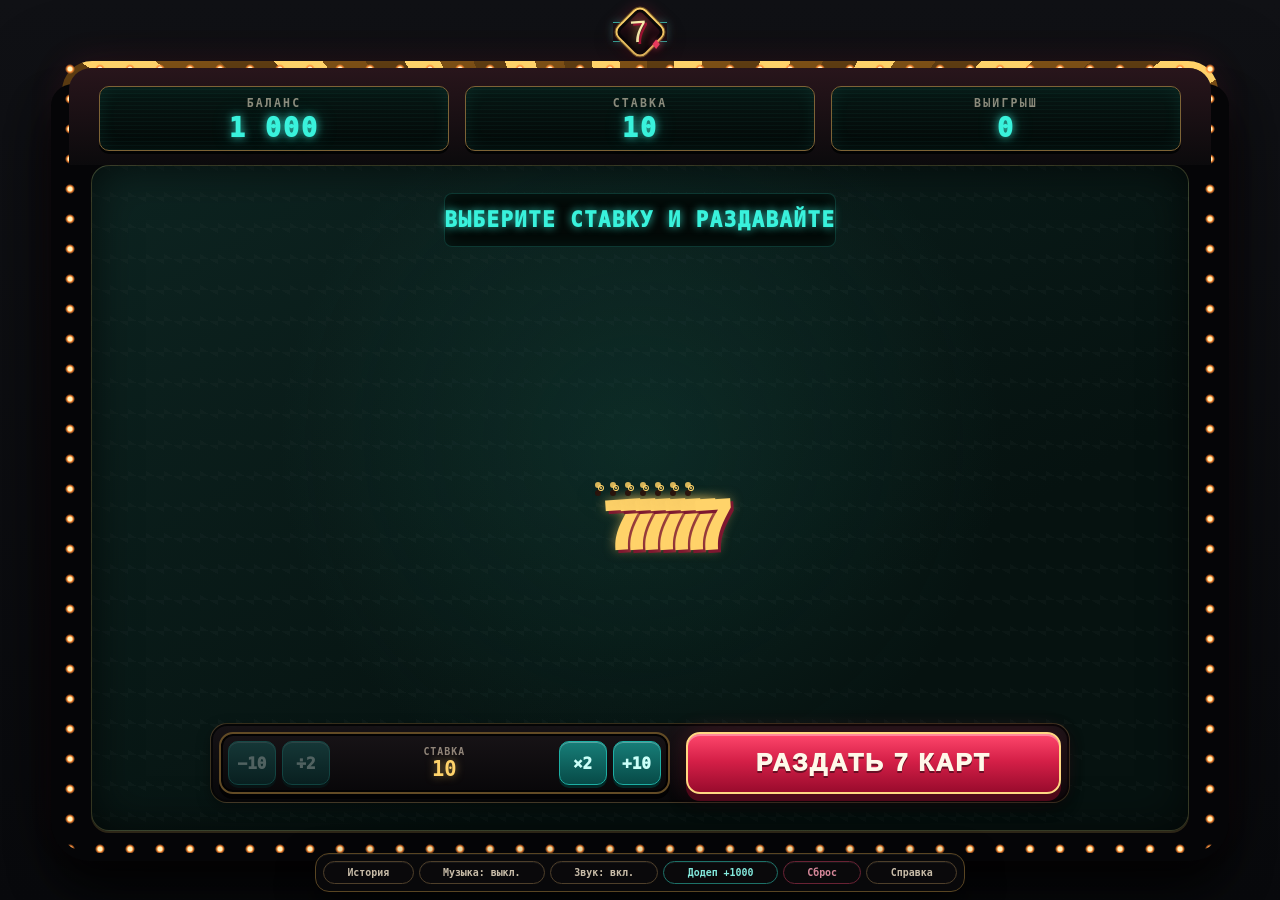
==== electropoker/index.html @ d26fcdfe "Deploy Electropoker arcade" ====
<!doctype html>
<html lang="ru">
<head>
  <meta charset="utf-8">
  <meta name="viewport" content="width=device-width, initial-scale=1, maximum-scale=1, minimum-scale=1, user-scalable=no, viewport-fit=cover">
  <meta name="theme-color" content="#080608">
  <title>Электропокер</title>
  <style>
    :root {
      --ink: #15043d;
      --panel: rgba(31, 5, 75, .84);
      --panel-2: rgba(66, 14, 126, .88);
      --cyan: #5ff7ff;
      --cyan-2: #13c9ff;
      --pink: #ff4fd8;
      --violet: #7d42ff;
      --gold: #ffe65b;
      --white: #f8f7ff;
      --muted: #c7c0ec;
      --danger: #ff577f;
      --success: #79ffb1;
      --shadow: 0 0 16px rgba(95, 247, 255, .38), 0 18px 55px rgba(0, 0, 0, .42);
    }

    * { box-sizing: border-box; }

    html, body { min-height: 100%; }

    body {
      margin: 0;
      color: var(--white);
      font-family: Inter, ui-rounded, "Arial Rounded MT Bold", system-ui, -apple-system, sans-serif;
      background:
        radial-gradient(circle at 13% 8%, rgba(45, 185, 255, .45), transparent 28rem),
        radial-gradient(circle at 92% 22%, rgba(255, 65, 214, .34), transparent 25rem),
        radial-gradient(circle at 50% 92%, rgba(111, 60, 255, .5), transparent 32rem),
        linear-gradient(165deg, #070015 0%, #1d034f 52%, #09001e 100%);
      overflow-x: hidden;
    }

    body::before {
      content: "";
      position: fixed;
      inset: 0;
      pointer-events: none;
      opacity: .22;
      background-image:
        linear-gradient(rgba(255,255,255,.035) 1px, transparent 1px),
        linear-gradient(90deg, rgba(255,255,255,.035) 1px, transparent 1px);
      background-size: 28px 28px;
      mask-image: radial-gradient(circle at center, black, transparent 88%);
    }

    button { font: inherit; }

    .app {
      width: min(1120px, 100%);
      min-height: 100vh;
      margin: auto;
      padding: max(14px, env(safe-area-inset-top)) clamp(12px, 3vw, 34px) max(20px, env(safe-area-inset-bottom));
      display: grid;
      align-content: center;
      gap: 14px;
    }

    .topbar {
      display: flex;
      align-items: center;
      justify-content: space-between;
      gap: 12px;
    }

    .brand { min-width: 0; }

    .eyebrow {
      margin: 0 0 1px;
      color: var(--cyan);
      font-size: clamp(.7rem, 2vw, .82rem);
      font-weight: 900;
      letter-spacing: .2em;
      text-transform: uppercase;
    }

    h1 {
      margin: 0;
      font-size: clamp(1.6rem, 5vw, 3.05rem);
      line-height: .98;
      letter-spacing: -.055em;
      text-transform: uppercase;
      text-shadow: 3px 3px 0 rgba(255, 79, 216, .65), 0 0 24px rgba(95,247,255,.35);
    }

    .icon-button {
      width: 44px;
      height: 44px;
      flex: 0 0 auto;
      border: 2px solid rgba(95,247,255,.75);
      border-radius: 50%;
      color: var(--cyan);
      background: rgba(21, 4, 61, .72);
      box-shadow: 0 0 18px rgba(95,247,255,.22), inset 0 0 12px rgba(95,247,255,.08);
      cursor: pointer;
      font-size: 1.2rem;
      font-weight: 950;
      transition: transform .16s ease, background .16s ease;
    }

    .icon-button:hover { transform: translateY(-2px); background: rgba(95,247,255,.16); }

    .cabinet {
      position: relative;
      overflow: hidden;
      border: 2px solid rgba(95,247,255,.44);
      border-radius: 26px;
      background: linear-gradient(145deg, rgba(66, 16, 135, .91), rgba(20, 2, 56, .95));
      box-shadow: var(--shadow), inset 0 0 52px rgba(125,66,255,.24);
      isolation: isolate;
    }

    .cabinet::before {
      content: "";
      position: absolute;
      z-index: -1;
      inset: -50%;
      background: conic-gradient(from 90deg, transparent, rgba(95,247,255,.08), transparent 22%, rgba(255,79,216,.08), transparent 47%);
      animation: rotate 22s linear infinite;
    }

    @keyframes rotate { to { transform: rotate(360deg); } }

    .score-strip {
      display: grid;
      grid-template-columns: repeat(3, 1fr);
      gap: 1px;
      padding: 12px clamp(12px, 3vw, 24px);
      border-bottom: 1px solid rgba(95,247,255,.2);
      background: rgba(7, 0, 24, .36);
    }

    .score { text-align: center; }
    .score + .score { border-left: 1px solid rgba(255,255,255,.12); }

    .score-label {
      display: block;
      margin-bottom: 2px;
      color: var(--muted);
      font-size: clamp(.58rem, 2vw, .72rem);
      font-weight: 800;
      letter-spacing: .12em;
      text-transform: uppercase;
    }

    .score-value {
      color: var(--gold);
      font-size: clamp(1.15rem, 4vw, 1.65rem);
      font-variant-numeric: tabular-nums;
      font-weight: 950;
      text-shadow: 0 0 13px rgba(255,230,91,.3);
    }

    .game-area { padding: clamp(14px, 3vw, 28px); }

    .message-wrap {
      min-height: 58px;
      display: grid;
      place-items: center;
      text-align: center;
    }

    .message {
      margin: 0;
      color: var(--cyan);
      font-size: clamp(1.05rem, 3.5vw, 1.55rem);
      font-weight: 950;
      letter-spacing: .035em;
      text-transform: uppercase;
      text-shadow: 2px 2px 0 rgba(255,79,216,.55), 0 0 18px rgba(95,247,255,.32);
    }

    .message.win {
      color: var(--gold);
      animation: winPulse .7s ease-in-out infinite alternate;
    }

    .message.lose { color: #cfc8ee; text-shadow: none; }

    @keyframes winPulse {
      to { transform: scale(1.035); filter: brightness(1.16); text-shadow: 3px 3px 0 rgba(255,79,216,.75), 0 0 26px rgba(255,230,91,.65); }
    }

    .cards {
      display: grid;
      grid-template-columns: repeat(7, minmax(0, 1fr));
      gap: clamp(6px, 1.4vw, 14px);
      margin: 10px auto 20px;
      max-width: 930px;
      perspective: 1200px;
    }

    .card-slot {
      position: relative;
      aspect-ratio: 5 / 7;
      border: 0;
      border-radius: clamp(10px, 2vw, 17px);
      padding: 0;
      color: var(--ink);
      background: transparent;
      cursor: default;
      transform-style: preserve-3d;
      transition: transform .18s ease, filter .18s ease;
    }

    .card-slot.active { cursor: pointer; }
    .card-slot.active:hover { transform: translateY(-6px); filter: brightness(1.05); }
    .card-slot.selected {
      transform: translateY(-9px) rotate(-1deg);
      filter: drop-shadow(0 0 13px rgba(255,79,216,.7));
    }

    .card-slot.selected::after {
      content: "ЗАМЕНИТЬ";
      position: absolute;
      z-index: 4;
      left: 50%;
      bottom: -7px;
      transform: translateX(-50%);
      padding: 4px 7px;
      border: 2px solid var(--gold);
      border-radius: 999px;
      color: #2a0a4b;
      background: var(--gold);
      box-shadow: 0 0 16px rgba(255,230,91,.66);
      font-size: clamp(.46rem, 1.5vw, .69rem);
      font-weight: 1000;
      letter-spacing: .04em;
    }

    .card-face {
      position: absolute;
      inset: 0;
      overflow: hidden;
      border: clamp(2px, .35vw, 4px) solid rgba(255,255,255,.8);
      border-radius: inherit;
      background:
        linear-gradient(145deg, rgba(255,255,255,.98), rgba(231,228,255,.97));
      box-shadow: 0 7px 18px rgba(0,0,0,.28), inset 0 0 18px rgba(72,31,145,.16);
      backface-visibility: hidden;
    }

    .card-face.red { color: #e9216d; }
    .card-face.black { color: #171130; }

    .card-rank {
      position: absolute;
      top: 5%;
      left: 8%;
      font-size: clamp(1.1rem, 4vw, 2.4rem);
      line-height: .85;
      font-weight: 1000;
      letter-spacing: -.08em;
    }

    .card-rank small {
      display: block;
      margin-top: 5px;
      font-size: .65em;
      text-align: center;
    }

    .card-suit {
      position: absolute;
      inset: 0;
      display: grid;
      place-items: center;
      font-family: Georgia, serif;
      font-size: clamp(2.1rem, 8vw, 5.4rem);
      text-shadow: 0 4px 0 rgba(0,0,0,.08);
    }

    .card-back {
      position: absolute;
      inset: 0;
      border: 3px solid rgba(255,255,255,.72);
      border-radius: inherit;
      background:
        linear-gradient(45deg, transparent 43%, rgba(95,247,255,.42) 44% 56%, transparent 57%) 0 0 / 22px 22px,
        linear-gradient(-45deg, transparent 43%, rgba(255,79,216,.34) 44% 56%, transparent 57%) 0 0 / 22px 22px,
        linear-gradient(145deg, #2a0a78, #7d23c9);
      box-shadow: 0 8px 22px rgba(0,0,0,.3), inset 0 0 22px rgba(95,247,255,.3);
    }

    .card-back::after {
      content: "E";
      position: absolute;
      inset: 16%;
      display: grid;
      place-items: center;
      border: 2px solid rgba(255,255,255,.65);
      border-radius: 50%;
      color: white;
      font-size: clamp(1.7rem, 7vw, 4.3rem);
      font-weight: 1000;
      text-shadow: 3px 3px 0 var(--pink);
      transform: rotate(-8deg);
    }

    .card-slot.dealing { animation: deal .34s cubic-bezier(.2,.75,.3,1.15) both; }
    .card-slot.redrawing { animation: redraw .48s cubic-bezier(.2,.75,.25,1.15) both; }
    .card-slot.winner .card-face { animation: cardWin .65s ease-in-out infinite alternate; }

    @keyframes deal {
      from { opacity: 0; transform: translate(50px, -55px) rotate(12deg) scale(.7); }
      to { opacity: 1; transform: none; }
    }

    @keyframes redraw {
      0% { opacity: 0; transform: translateY(-55px) rotateY(90deg) scale(.72); }
      70% { transform: translateY(4px) rotateY(-8deg) scale(1.04); }
      100% { opacity: 1; transform: none; }
    }

    @keyframes cardWin {
      to { border-color: var(--gold); box-shadow: 0 0 28px rgba(255,230,91,.8), 0 8px 22px rgba(0,0,0,.3); }
    }

    .controls {
      display: grid;
      grid-template-columns: minmax(0, 1fr) minmax(190px, 1.35fr);
      gap: 12px;
      align-items: stretch;
      max-width: 760px;
      margin: auto;
    }

    .bet-panel {
      display: grid;
      grid-template-columns: 48px 48px minmax(64px, 1fr) 48px 48px;
      gap: 6px;
      align-items: center;
      padding: 7px;
      border: 1px solid rgba(255,255,255,.18);
      border-radius: 15px;
      background: rgba(7,0,24,.34);
    }

    .bet-step {
      height: 44px;
      border: 0;
      border-radius: 10px;
      color: var(--cyan);
      background: rgba(95,247,255,.1);
      cursor: pointer;
      font-size: 1.4rem;
      font-weight: 1000;
    }

    .bet-step:disabled { opacity: .35; cursor: not-allowed; }

    .bet-display { text-align: center; }
    .bet-display span { display: block; color: var(--muted); font-size: .62rem; font-weight: 850; letter-spacing: .1em; text-transform: uppercase; }
    .bet-display strong { color: white; font-size: 1.28rem; font-variant-numeric: tabular-nums; }

    .main-button {
      min-height: 62px;
      border: 2px solid rgba(255,255,255,.75);
      border-radius: 16px;
      padding: 10px 18px;
      color: #16043b;
      background: linear-gradient(180deg, #9cffff, #25d7f4);
      box-shadow: 0 5px 0 #087fbb, 0 0 28px rgba(95,247,255,.42), inset 0 2px 0 rgba(255,255,255,.6);
      cursor: pointer;
      font-size: clamp(1.05rem, 3vw, 1.35rem);
      font-weight: 1000;
      letter-spacing: .045em;
      text-transform: uppercase;
      transition: transform .1s ease, filter .1s ease, box-shadow .1s ease;
    }

    .main-button:hover { filter: brightness(1.08); transform: translateY(-1px); }
    .main-button:active { transform: translateY(4px); box-shadow: 0 1px 0 #087fbb, 0 0 20px rgba(95,247,255,.32); }
    .main-button:disabled { filter: grayscale(.7); opacity: .55; cursor: not-allowed; transform: none; }

    .paytable {
      padding: 0 clamp(12px, 3vw, 24px) clamp(14px, 3vw, 24px);
    }

    .paytable-grid {
      display: grid;
      grid-template-columns: repeat(3, 1fr);
      overflow: hidden;
      border: 2px solid rgba(128,105,255,.78);
      border-radius: 16px;
      background: rgba(11,1,35,.55);
      box-shadow: inset 0 0 18px rgba(125,66,255,.2);
    }

    .pay-row {
      display: flex;
      align-items: center;
      justify-content: space-between;
      gap: 8px;
      min-height: 39px;
      padding: 7px 11px;
      border-bottom: 1px solid rgba(255,255,255,.09);
      color: #ebe8ff;
      font-size: clamp(.7rem, 1.8vw, .92rem);
      font-weight: 900;
      text-transform: uppercase;
      transition: background .2s, color .2s;
    }

    .pay-row:not(:nth-child(3n)) { border-right: 1px solid rgba(255,255,255,.09); }
    .pay-row strong { color: var(--cyan); font-size: 1.06em; white-space: nowrap; }
    .pay-row.current { color: #2b074a; background: linear-gradient(90deg, var(--gold), #ffb84d); }
    .pay-row.current strong { color: #2b074a; }

    .footer-actions {
      display: flex;
      flex-wrap: wrap;
      justify-content: center;
      gap: 10px;
    }

    .text-button {
      border: 0;
      padding: 6px 10px;
      color: var(--muted);
      background: transparent;
      cursor: pointer;
      font-size: .75rem;
      font-weight: 800;
      text-decoration: underline;
      text-underline-offset: 3px;
    }

    dialog {
      width: min(570px, calc(100% - 28px));
      max-height: calc(100vh - 40px);
      overflow: auto;
      border: 2px solid var(--cyan);
      border-radius: 22px;
      padding: 0;
      color: white;
      background: linear-gradient(150deg, #311079, #130330 74%);
      box-shadow: 0 0 46px rgba(95,247,255,.35), 0 20px 60px rgba(0,0,0,.6);
    }

    dialog::backdrop { background: rgba(4,0,14,.8); backdrop-filter: blur(7px); }
    .modal-body { padding: 24px; }
    .modal-body h2 { margin: 0 0 12px; color: var(--cyan); font-size: 1.45rem; text-transform: uppercase; }
    .modal-body p, .modal-body li { color: #e3defa; line-height: 1.55; }
    .modal-body ol { padding-left: 1.25rem; }
    .modal-close { width: 100%; margin-top: 8px; min-height: 48px; }

    .combo-guide {
      display: grid;
      gap: 6px;
      margin: 16px 0 12px;
    }
    .combo-guide-title {
      margin: 0 0 2px;
      color: var(--gold);
      font-family: ui-monospace, SFMono-Regular, Consolas, monospace;
      font-size: .72rem;
      font-weight: 900;
      letter-spacing: .14em;
      text-transform: uppercase;
    }
    .combo-row {
      display: grid;
      grid-template-columns: minmax(0, 1fr) auto;
      gap: 2px 12px;
      padding: 8px 10px;
      border: 1px solid color-mix(in srgb, var(--guide-color) 32%, transparent);
      border-radius: 10px;
      background: color-mix(in srgb, var(--guide-color) 6%, rgba(0,0,0,.26));
    }
    .combo-row strong { color: var(--guide-color); font-size: .86rem; text-transform: uppercase; }
    .combo-row b { color: var(--guide-color); font-family: ui-monospace, monospace; }
    .combo-row small { grid-column: 1 / -1; color: #a99e91; line-height: 1.35; }
    .combo-row.royal { --guide-color: #fff4a8; }
    .combo-row.straight-flush { --guide-color: #6cfff1; }
    .combo-row.four { --guide-color: #ff6262; }
    .combo-row.full-house { --guide-color: #d998ff; }
    .combo-row.flush { --guide-color: #ff76da; }
    .combo-row.straight { --guide-color: #62c7ff; }
    .combo-row.three { --guide-color: #87ff73; }
    .combo-row.two-pair { --guide-color: #ffb84f; }
    .combo-row.jacks { --guide-color: #f4f7ff; }
    .combo-formula { margin: 10px 0 0 !important; color: var(--gold) !important; font-family: ui-monospace, monospace; text-align: center; }

    .history-list { display: grid; gap: 9px; margin: 14px 0 4px; }
    .history-empty { color: var(--muted); text-align: center; padding: 18px 4px; }
    .history-item {
      display: grid;
      grid-template-columns: 1fr auto;
      gap: 5px 12px;
      padding: 11px 12px;
      border: 1px solid rgba(255,255,255,.13);
      border-radius: 12px;
      background: rgba(6,0,25,.3);
    }
    .history-result { color: var(--white); font-weight: 900; }
    .history-result.won { color: var(--gold); }
    .history-meta { color: var(--muted); font-size: .76rem; }
    .history-cards { grid-column: 1 / -1; color: var(--cyan); font-family: ui-monospace, SFMono-Regular, Consolas, monospace; letter-spacing: .08em; }
    .history-money { color: var(--success); font-weight: 900; white-space: nowrap; }

    .toast {
      position: fixed;
      z-index: 20;
      left: 50%;
      bottom: max(20px, env(safe-area-inset-bottom));
      transform: translate(-50%, 30px);
      padding: 10px 16px;
      border: 1px solid rgba(255,255,255,.35);
      border-radius: 999px;
      color: white;
      background: rgba(20,2,55,.94);
      box-shadow: 0 10px 30px rgba(0,0,0,.4);
      opacity: 0;
      pointer-events: none;
      transition: .25s ease;
      font-size: .82rem;
      font-weight: 800;
      text-align: center;
    }

    .toast.show { opacity: 1; transform: translate(-50%, 0); }

    @media (max-width: 680px) {
      .app { align-content: start; }
      .cabinet { border-radius: 20px; }
      .game-area { padding-inline: 10px; }
      .cards {
        width: min(100%, 430px);
        grid-template-columns: repeat(4, minmax(0, 1fr));
        gap: 8px;
        margin-top: 3px;
      }
      .controls { grid-template-columns: 1fr; padding-inline: 4px; }
      .main-button { grid-row: 1; }
      .bet-panel { grid-row: 2; }
      .paytable-grid { grid-template-columns: repeat(2, 1fr); }
      .pay-row:not(:nth-child(3n)) { border-right: 0; }
      .pay-row:nth-child(odd) { border-right: 1px solid rgba(255,255,255,.09); }
      .paytable { padding-inline: 9px; }
      .message-wrap { min-height: 50px; }
    }

    @media (max-width: 390px) {
      .pay-row { min-height: 35px; padding: 6px 7px; font-size: .66rem; }
      .card-slot.selected::after { padding: 3px 4px; letter-spacing: 0; font-size: .44rem; }
    }

    /* --- Original Midnight Jackpot cabinet theme --- */
    :root {
      --ink: #120d0a;
      --panel: #120e14;
      --panel-2: #241018;
      --cyan: #39f2dc;
      --cyan-2: #00a99d;
      --pink: #ff365f;
      --violet: #5145e5;
      --gold: #ffd36a;
      --white: #fff8e9;
      --muted: #b9ada4;
      --danger: #ff365f;
      --success: #55f2a0;
      --shadow: 0 26px 80px rgba(0,0,0,.68), 0 0 34px rgba(255,54,95,.13);
    }

    body {
      background:
        radial-gradient(ellipse at 16% 4%, rgba(255,44,83,.29), transparent 34rem),
        radial-gradient(ellipse at 86% 18%, rgba(0,225,205,.17), transparent 32rem),
        linear-gradient(158deg, #080608 0%, #18090d 48%, #06090a 100%);
    }

    body::before {
      opacity: .42;
      background-image:
        linear-gradient(90deg, transparent 49.4%, rgba(255,211,106,.08) 50%, transparent 50.6%),
        linear-gradient(transparent 49.4%, rgba(255,211,106,.06) 50%, transparent 50.6%);
      background-size: 56px 56px;
      mask-image: linear-gradient(to bottom, rgba(0,0,0,.8), transparent 78%);
      transform: perspective(700px) rotateX(52deg) scale(1.45) translateY(19%);
      transform-origin: center bottom;
    }

    body::after {
      content: "";
      position: fixed;
      z-index: -1;
      inset: 0;
      pointer-events: none;
      background: repeating-linear-gradient(0deg, rgba(255,255,255,.018) 0 1px, transparent 1px 4px);
      mix-blend-mode: screen;
    }

    .app { width: min(1180px, 100%); gap: 18px; }

    .topbar {
      position: relative;
      justify-content: center;
      min-height: 86px;
      padding: 11px 76px;
      border: 1px solid rgba(255,211,106,.28);
      border-radius: 22px 22px 8px 8px;
      background:
        linear-gradient(90deg, transparent, rgba(255,211,106,.08), transparent),
        linear-gradient(180deg, rgba(29,19,17,.96), rgba(9,8,10,.96));
      box-shadow: inset 0 0 0 3px #080708, inset 0 -10px 26px rgba(0,0,0,.38), 0 14px 32px rgba(0,0,0,.34);
    }

    .topbar::before,
    .topbar::after {
      content: "◆";
      position: absolute;
      top: 50%;
      color: var(--gold);
      font-size: 1.2rem;
      text-shadow: 0 0 12px rgba(255,211,106,.7);
      transform: translateY(-50%) rotate(45deg);
    }
    .topbar::before { left: 29px; }
    .topbar::after { right: 29px; }

    .brand { text-align: center; }

    .eyebrow {
      color: var(--gold);
      font-family: ui-monospace, SFMono-Regular, Consolas, monospace;
      font-size: clamp(.58rem, 1.5vw, .72rem);
      letter-spacing: .34em;
      text-shadow: 0 0 12px rgba(255,211,106,.38);
    }

    h1 {
      position: relative;
      color: var(--white);
      font-family: Impact, Haettenschweiler, "Arial Narrow Bold", sans-serif;
      font-size: clamp(2.1rem, 6vw, 4.1rem);
      font-weight: 900;
      letter-spacing: .035em;
      transform: scaleX(.94);
      text-shadow:
        0 2px 0 #1eaaa4,
        0 4px 0 #be1e43,
        0 7px 0 #211219,
        0 0 28px rgba(57,242,220,.24);
    }

    .icon-button {
      position: absolute;
      z-index: 3;
      right: 20px;
      width: 46px;
      height: 46px;
      border: 2px solid var(--gold);
      color: var(--gold);
      background: radial-gradient(circle at 35% 28%, #532434, #140d11 70%);
      box-shadow: inset 0 0 0 3px #080708, 0 0 0 1px #6d5227, 0 5px 10px rgba(0,0,0,.5);
      text-shadow: 0 0 8px rgba(255,211,106,.55);
    }
    .icon-button:hover { background: #5a2133; transform: translateY(-2px) rotate(5deg); }

    .cabinet {
      overflow: visible;
      border: 7px solid transparent;
      border-radius: 30px;
      background:
        linear-gradient(155deg, #21141a, #09090b 62%, #17100f) padding-box,
        repeating-conic-gradient(from 25deg, #5d3c12 0 4deg, #ffd36a 4deg 8deg, #7b4f16 8deg 12deg) border-box;
      box-shadow: var(--shadow), inset 0 0 0 2px rgba(255,211,106,.28), inset 0 0 70px rgba(255,54,95,.08);
    }

    .cabinet::before {
      z-index: 2;
      inset: -14px;
      border-radius: 36px;
      background:
        radial-gradient(circle, #fff5be 0 2px, #ff8b35 3px, transparent 5px) 0 0 / 30px 30px;
      animation: marquee 1.1s steps(2, end) infinite;
      pointer-events: none;
    }

    .cabinet::after {
      content: "";
      position: absolute;
      z-index: -1;
      inset: 16px -18px -22px;
      border-radius: 22px 22px 38px 38px;
      background: #050507;
      box-shadow: 0 28px 40px rgba(0,0,0,.62);
    }

    @keyframes marquee {
      0% { background-position: 0 0; filter: brightness(.75); }
      50%, 100% { background-position: 15px 15px; filter: brightness(1.25); }
    }

    .score-strip {
      position: relative;
      z-index: 3;
      gap: clamp(7px, 2vw, 16px);
      padding: 18px clamp(14px, 3vw, 30px) 14px;
      border-bottom: 0;
      border-radius: 22px 22px 0 0;
      background: linear-gradient(180deg, #28151b, #0b0a0c);
    }

    .score {
      padding: 9px 8px 7px;
      border: 1px solid #7d6336;
      border-radius: 10px;
      background:
        repeating-linear-gradient(0deg, rgba(57,242,220,.035) 0 1px, transparent 1px 4px),
        linear-gradient(180deg, #071714, #030807);
      box-shadow: inset 0 0 18px rgba(57,242,220,.08), 0 3px 0 #020303;
    }
    .score + .score { border-left: 1px solid #7d6336; }
    .score-label { color: #8c8b7c; font-family: ui-monospace, monospace; letter-spacing: .19em; }
    .score-value {
      color: var(--cyan);
      font-family: ui-monospace, SFMono-Regular, Consolas, monospace;
      letter-spacing: .08em;
      text-shadow: 0 0 8px rgba(57,242,220,.75), 0 0 22px rgba(57,242,220,.28);
    }

    .game-area {
      position: relative;
      z-index: 3;
      margin: 0 clamp(8px, 2vw, 22px);
      padding: clamp(15px, 3vw, 27px);
      border: 1px solid rgba(255,211,106,.18);
      border-radius: 18px;
      background:
        radial-gradient(circle at 50% 42%, rgba(28,103,90,.24), transparent 54%),
        linear-gradient(30deg, rgba(255,255,255,.018) 12%, transparent 12.5%, transparent 87%, rgba(255,255,255,.018) 87.5%) 0 0 / 18px 31px,
        linear-gradient(150deg, #0d2421, #061210 68%);
      box-shadow: inset 0 0 45px rgba(0,0,0,.68), 0 2px 0 rgba(255,211,106,.16);
    }

    .message-wrap {
      min-height: 54px;
      margin: 0 auto 6px;
      border: 1px solid rgba(57,242,220,.2);
      border-radius: 8px;
      background: #030907;
      box-shadow: inset 0 0 16px rgba(57,242,220,.08);
    }

    .message {
      color: var(--cyan);
      font-family: ui-monospace, SFMono-Regular, Consolas, monospace;
      font-size: clamp(.9rem, 2.7vw, 1.28rem);
      letter-spacing: .08em;
      text-shadow: 0 0 9px rgba(57,242,220,.8);
    }
    .message.win { color: var(--gold); text-shadow: 0 0 10px #ff8c36, 0 0 26px rgba(255,211,106,.7); }
    .message.lose { color: #aa928e; text-shadow: 0 0 8px rgba(255,54,95,.22); animation: loseGlitch .18s steps(2,end) 3; }
    @keyframes loseGlitch {
      0% { transform: translateX(-2px); opacity: .65; }
      50% { transform: translateX(3px); color: #ff657f; }
      100% { transform: none; opacity: 1; }
    }

    .cards { max-width: 980px; gap: clamp(7px, 1.3vw, 15px); margin-block: 16px 28px; }
    .card-slot { border-radius: clamp(8px, 1.4vw, 14px); }
    .card-slot.active:hover { transform: translateY(-8px) rotate(.7deg); filter: brightness(1.08); }
    .card-slot.selected { transform: translateY(-12px) rotate(-1.5deg); filter: drop-shadow(0 0 13px rgba(255,54,95,.88)); }
    .card-slot.selected .card-face { animation: selectedPulse .72s ease-in-out infinite alternate; }
    .card-slot.selected::after {
      bottom: -9px;
      border: 1px solid #ffbdc9;
      color: #fff;
      background: linear-gradient(180deg, #ff4c70, #b70f35);
      box-shadow: 0 3px 0 #590416, 0 0 16px rgba(255,54,95,.65);
      font-family: ui-monospace, monospace;
    }

    .card-face {
      border-color: #d5b96c;
      background:
        linear-gradient(135deg, transparent 70%, rgba(255,211,106,.18)),
        repeating-linear-gradient(45deg, rgba(38,25,19,.018) 0 1px, transparent 1px 4px),
        #fff9e9;
      box-shadow: 0 8px 0 #4d351a, 0 13px 20px rgba(0,0,0,.42), inset 0 0 0 1px rgba(255,255,255,.8);
    }
    .card-face.red { color: #d81f48; }
    .card-face.black { color: #171313; }
    .card-rank { font-family: Impact, "Arial Narrow Bold", sans-serif; font-weight: 900; }
    .card-suit { opacity: .94; text-shadow: 0 3px 0 rgba(0,0,0,.1); }

    .card-back {
      border-color: #d8b65a;
      background:
        linear-gradient(45deg, transparent 46%, rgba(255,211,106,.25) 47% 53%, transparent 54%) 0 0 / 18px 18px,
        linear-gradient(-45deg, transparent 46%, rgba(255,255,255,.12) 47% 53%, transparent 54%) 0 0 / 18px 18px,
        linear-gradient(145deg, #a21536, #360916);
      box-shadow: 0 8px 0 #2a140d, 0 13px 22px rgba(0,0,0,.45), inset 0 0 24px rgba(255,211,106,.24);
    }
    .card-back::after {
      content: "7";
      border: 3px double var(--gold);
      border-radius: 12px;
      color: var(--gold);
      font-family: Impact, sans-serif;
      text-shadow: 3px 3px 0 #7d1730, 0 0 12px rgba(255,211,106,.5);
      transform: rotate(-4deg);
    }
    .card-slot.winner .card-face { animation: cardWinCasino .5s ease-in-out var(--win-delay, 0ms) infinite alternate; }
    .card-slot.winner::before {
      content: "✦";
      position: absolute;
      z-index: 8;
      top: -15%;
      right: -12%;
      color: var(--combo, #fff5bd);
      font-size: clamp(1rem, 3vw, 1.9rem);
      text-shadow: 0 0 5px #fff, 0 0 18px var(--combo-2, #ffab2e);
      animation: winnerSpark .8s ease-in-out var(--win-delay, 0ms) infinite alternate;
    }
    @keyframes selectedPulse {
      to { border-color: #ff6f8c; box-shadow: 0 8px 0 #4d351a, 0 0 22px rgba(255,54,95,.74); }
    }
    @keyframes winnerSpark {
      from { opacity: .2; transform: rotate(-18deg) scale(.6); }
      to { opacity: 1; transform: rotate(18deg) scale(1.25); }
    }
    @keyframes cardWinCasino {
      to { transform: translateY(-4px); border-color: var(--combo, #fff2a8); box-shadow: 0 6px 0 #6d4613, 0 0 12px var(--combo, #ffec9f), 0 0 38px var(--combo-2, rgba(255,168,48,.9)); }
    }

    .cabinet.jackpot {
      --combo: #ffd36a;
      --combo-2: #ff8f3d;
      animation: cabinetJackpot .52s ease-in-out 4 alternate;
    }
    .cabinet.jackpot .message-wrap {
      border-color: var(--combo);
      box-shadow: inset 0 0 18px color-mix(in srgb, var(--combo) 22%, transparent), 0 0 18px color-mix(in srgb, var(--combo) 38%, transparent);
    }
    .cabinet.jackpot .message {
      color: var(--combo);
      text-shadow: 0 0 7px #fff, 0 0 20px var(--combo-2);
    }
    .message.win {
      display: flex;
      align-items: baseline;
      justify-content: center;
      flex-wrap: wrap;
      gap: .15em .7em;
      padding: 5px 10px;
      font-size: clamp(1rem, 2.8vw, 1.3rem);
    }
    .combo-name {
      font-family: Impact, Haettenschweiler, "Arial Narrow Bold", sans-serif;
      font-size: 1.55em;
      line-height: 1;
      letter-spacing: .065em;
      white-space: nowrap;
    }
    .combo-points {
      font-size: .82em;
      font-weight: 900;
      letter-spacing: .055em;
      white-space: nowrap;
      opacity: .92;
    }
    .cabinet.result-royal { --combo: #fff4a8; --combo-2: #ff3f77; }
    .cabinet.result-straight-flush { --combo: #6cfff1; --combo-2: #2885ff; }
    .cabinet.result-four { --combo: #ff4d4d; --combo-2: #ffb229; }
    .cabinet.result-full-house { --combo: #d998ff; --combo-2: #ff4daa; }
    .cabinet.result-flush { --combo: #ff76da; --combo-2: #8e4dff; }
    .cabinet.result-straight { --combo: #62c7ff; --combo-2: #1fffd2; }
    .cabinet.result-three { --combo: #87ff73; --combo-2: #c9ff34; }
    .cabinet.result-two-pair { --combo: #ffb84f; --combo-2: #ff643d; }
    .cabinet.result-jacks { --combo: #f4f7ff; --combo-2: #4fe4d2; }

    .cabinet.result-royal .message { animation: royalCrown .72s linear infinite; font-style: italic; }
    .cabinet.result-straight-flush .message { animation: straightFlash .5s ease-in-out infinite alternate; letter-spacing: .16em; }
    .cabinet.result-four .message { animation: fourPunch .34s cubic-bezier(.2,.8,.3,1.4) infinite alternate; }
    .cabinet.result-full-house .message { animation: fullHouseBounce .78s ease-in-out infinite; }
    .cabinet.result-flush .message { animation: flushGlow .9s ease-in-out infinite alternate; }
    .cabinet.result-straight .message { animation: straightRun .72s ease-in-out infinite alternate; }
    .cabinet.result-three .message { animation: threeBeat .64s steps(2,end) infinite; }
    .cabinet.result-two-pair .message { animation: pairBlink .75s steps(2,end) infinite; }
    .cabinet.result-jacks .message { animation: jacksChrome 1s ease-in-out infinite alternate; }

    @keyframes royalCrown {
      0% { filter: hue-rotate(0deg) brightness(1.15); transform: scale(1); }
      50% { transform: scale(1.045); }
      100% { filter: hue-rotate(360deg) brightness(1.15); transform: scale(1); }
    }
    @keyframes straightFlash { to { transform: skewX(-5deg); filter: brightness(1.4); } }
    @keyframes fourPunch { to { transform: scale(1.08) rotate(-1deg); letter-spacing: .12em; } }
    @keyframes fullHouseBounce { 50% { transform: translateY(-4px); } }
    @keyframes flushGlow { to { filter: saturate(1.5) brightness(1.35); text-shadow: 0 0 9px #fff, 0 0 30px var(--combo); } }
    @keyframes straightRun { from { transform: translateX(-5px); } to { transform: translateX(5px); } }
    @keyframes threeBeat { 50% { transform: scale(1.05); } }
    @keyframes pairBlink { 50% { opacity: .65; text-shadow: 5px 0 0 var(--combo-2), -5px 0 0 var(--combo); } }
    @keyframes jacksChrome { to { filter: brightness(1.45); letter-spacing: .14em; } }
    .cabinet.jackpot .game-area::after {
      content: "";
      position: absolute;
      z-index: 7;
      inset: 0;
      border-radius: inherit;
      pointer-events: none;
      background:
        radial-gradient(circle, #fff5b5 0 2px, transparent 3px) 8% 22% / 74px 68px,
        radial-gradient(circle, #ff365f 0 2px, transparent 3px) 34% 11% / 91px 77px,
        radial-gradient(circle, #39f2dc 0 2px, transparent 3px) 77% 18% / 83px 72px;
      animation: jackpotRain 1.4s linear infinite;
    }
    @keyframes cabinetJackpot {
      to { filter: brightness(1.18); box-shadow: 0 0 18px var(--combo), 0 0 65px var(--combo-2), 0 30px 85px rgba(0,0,0,.7); }
    }
    @keyframes jackpotRain {
      from { background-position: 8% -100px, 34% -80px, 77% -120px; opacity: 0; }
      15% { opacity: 1; }
      to { background-position: 12% 420px, 30% 390px, 81% 440px; opacity: .35; }
    }

    .card-slot.dealing { animation: casinoDeal .56s cubic-bezier(.15,.82,.22,1.18) both; }
    .card-slot.redrawing { animation: casinoRedraw .72s cubic-bezier(.2,.76,.25,1.1) both; }
    @keyframes casinoDeal {
      0% { opacity: 0; transform: translate(160px,-120px) rotateZ(24deg) rotateY(100deg) scale(.52); }
      58% { opacity: 1; transform: translate(-7px,4px) rotateZ(-3deg) rotateY(-8deg) scale(1.05); }
      82% { transform: translate(2px,-2px) rotateZ(1deg) rotateY(2deg) scale(.99); }
      100% { transform: none; }
    }
    @keyframes casinoRedraw {
      0% { opacity: 0; transform: translateY(-90px) rotateZ(18deg) rotateY(180deg) scale(.58); filter: brightness(2); }
      62% { opacity: 1; transform: translateY(7px) rotateZ(-3deg) rotateY(-10deg) scale(1.07); }
      82% { transform: translateY(-3px) rotateZ(1deg) rotateY(3deg) scale(.99); }
      100% { transform: none; }
    }

    .controls { max-width: 850px; grid-template-columns: minmax(0, 1.2fr) minmax(230px, 1fr); gap: 16px; }
    .bet-panel {
      border: 2px solid #624b25;
      border-radius: 14px;
      background: linear-gradient(180deg, #171316, #080709);
      box-shadow: inset 0 0 0 2px #020203, 0 5px 0 #020203;
    }
    .bet-step {
      border: 1px solid #1daea3;
      color: #cafff8;
      background: linear-gradient(180deg, #177e78, #074a47);
      box-shadow: inset 0 1px 0 rgba(255,255,255,.28), 0 3px 0 #022927;
      font-family: ui-monospace, monospace;
      font-size: 1rem;
      transition: transform .1s, filter .1s;
    }
    .bet-step:hover:not(:disabled) { filter: brightness(1.2); transform: translateY(-1px); }
    .bet-step:active:not(:disabled) { transform: translateY(2px); box-shadow: 0 1px 0 #022927; }
    .bet-display span { color: #918579; font-family: ui-monospace, monospace; }
    .bet-display strong { color: var(--gold); font-family: ui-monospace, monospace; text-shadow: 0 0 9px rgba(255,211,106,.5); }

    .main-button {
      position: relative;
      overflow: hidden;
      border: 2px solid #ffd783;
      border-radius: 14px;
      color: #fff8e9;
      background: linear-gradient(180deg, #ff476c 0%, #d41f47 47%, #990b2d 100%);
      box-shadow: 0 7px 0 #4e0819, 0 10px 18px rgba(0,0,0,.45), inset 0 2px 0 rgba(255,255,255,.35), 0 0 22px rgba(255,54,95,.22);
      font-family: Impact, Haettenschweiler, "Arial Narrow Bold", sans-serif;
      font-size: clamp(1.2rem, 3vw, 1.55rem);
      letter-spacing: .08em;
      text-shadow: 0 2px 0 #681025;
    }
    .main-button::after {
      content: "";
      position: absolute;
      inset: -80% -40%;
      background: linear-gradient(105deg, transparent 42%, rgba(255,255,255,.34) 49%, transparent 56%);
      transform: translateX(-45%);
      animation: buttonShine 3.2s ease-in-out infinite;
    }
    @keyframes buttonShine { 0%, 55% { transform: translateX(-50%); } 85%, 100% { transform: translateX(50%); } }
    .main-button:hover { filter: saturate(1.2) brightness(1.08); }
    .main-button:active { box-shadow: 0 2px 0 #4e0819, 0 4px 8px rgba(0,0,0,.4); }

    .paytable { position: relative; z-index: 3; padding-top: 18px; }
    .paytable::before {
      content: "ВЫПЛАТЫ  ·  ЛУЧШАЯ ПЯТЁРКА ИЗ СЕМИ";
      display: block;
      margin-bottom: 8px;
      color: #8f7c5d;
      font-family: ui-monospace, monospace;
      font-size: .62rem;
      letter-spacing: .17em;
      text-align: center;
    }
    .paytable-grid {
      border-color: #765925;
      border-radius: 12px;
      background: #0c0a0c;
      box-shadow: inset 0 0 24px rgba(0,0,0,.65), 0 4px 0 #020203;
    }
    .pay-row { color: #d9cfc0; border-color: rgba(255,211,106,.1); font-family: ui-monospace, monospace; letter-spacing: .02em; }
    .pay-row:not(:nth-child(3n)) { border-right-color: rgba(255,211,106,.12); }
    .pay-row strong { color: var(--gold); text-shadow: 0 0 8px rgba(255,211,106,.32); }
    .pay-row.current { color: #160d04; background: linear-gradient(90deg, #ffb43d, #fff1a0, #ffb43d); animation: payFlash .5s steps(2,end) infinite; }
    .pay-row.current strong { color: #160d04; text-shadow: none; }
    @keyframes payFlash { 50% { filter: brightness(1.28); } }

    .footer-actions { padding: 8px 4px 0; gap: 8px; }
    .text-button {
      border: 1px solid #4e3f2a;
      border-radius: 999px;
      padding: 8px 13px;
      color: #c8bca8;
      background: rgba(12,10,12,.72);
      box-shadow: inset 0 1px 0 rgba(255,255,255,.05);
      text-decoration: none;
      font-family: ui-monospace, monospace;
      transition: border-color .15s, color .15s, transform .15s;
    }
    .text-button:hover { border-color: var(--gold); color: var(--gold); transform: translateY(-1px); }
    #depositButton { border-color: #1d7168; color: #83e9dd; }
    #resetButton { border-color: #692234; color: #d7889a; }

    dialog {
      border-color: var(--gold);
      border-radius: 18px;
      background:
        linear-gradient(135deg, rgba(255,211,106,.06), transparent 35%),
        linear-gradient(160deg, #24141a, #09090b 72%);
      box-shadow: inset 0 0 0 3px #080708, 0 0 0 1px #715526, 0 24px 70px rgba(0,0,0,.75);
    }
    dialog::backdrop { background: rgba(4,3,4,.84); }
    .modal-body h2 { color: var(--gold); font-family: Impact, sans-serif; letter-spacing: .06em; }
    .modal-body p, .modal-body li { color: #d8cfc3; }
    .history-item { border-color: rgba(255,211,106,.16); background: rgba(0,0,0,.28); }
    .history-result.won { color: var(--gold); }
    .history-cards { color: var(--cyan); }
    .toast { border-color: #8a672b; background: #150e10; color: var(--gold); }

    @media (max-width: 680px) {
      body { overflow-y: auto; }
      .app { min-height: 100svh; gap: 7px; padding: 6px 7px 9px; }
      .topbar { min-height: 58px; padding: 5px 56px; border-radius: 14px 14px 5px 5px; }
      .topbar::before { left: 18px; }
      .topbar::after { display: none; }
      h1 { font-size: clamp(1.8rem, 9vw, 2.65rem); }
      .eyebrow { font-size: .51rem; }
      .icon-button { right: 10px; width: 36px; height: 36px; }
      .cabinet { border-width: 5px; border-radius: 22px; }
      .cabinet::before { inset: -10px; background-size: 24px 24px; }
      .score-strip { padding: 8px 7px 6px; gap: 5px; }
      .score { padding: 5px 3px 3px; }
      .score-label { font-size: .49rem; }
      .score-value { font-size: 1rem; }
      .game-area { margin-inline: 4px; padding: 7px 6px 10px; }
      .message-wrap { min-height: 34px; margin-bottom: 3px; }
      .message { font-size: clamp(.68rem, 3vw, .9rem); }
      .cards {
        display: grid;
        width: 100%;
        max-width: 390px;
        grid-template-columns: repeat(8, minmax(0, 1fr));
        gap: 8px 4px;
        margin-block: 8px 16px;
        padding-inline: 2px;
      }
      .card-slot {
        grid-column: span 2;
        width: 100%;
        min-width: 0;
        max-width: none;
        margin-left: 0;
      }
      .card-slot:nth-child(1) { grid-column: 1 / span 2; grid-row: 1; }
      .card-slot:nth-child(2) { grid-column: 3 / span 2; grid-row: 1; }
      .card-slot:nth-child(3) { grid-column: 5 / span 2; grid-row: 1; }
      .card-slot:nth-child(4) { grid-column: 7 / span 2; grid-row: 1; }
      .card-slot:nth-child(5) { grid-column: 2 / span 2; grid-row: 2; }
      .card-slot:nth-child(6) { grid-column: 4 / span 2; grid-row: 2; }
      .card-slot:nth-child(7) { grid-column: 6 / span 2; grid-row: 2; }
      .card-slot:hover,
      .card-slot.active:hover { z-index: 5; }
      .card-slot.selected { z-index: 6; transform: translateY(-10px) rotate(-1.5deg); }
      .card-rank { font-size: clamp(.9rem, 5vw, 1.35rem); }
      .card-suit { font-size: clamp(1.65rem, 9vw, 2.7rem); }
      .controls { gap: 8px; }
      .main-button { min-height: 47px; font-size: 1.08rem; }
      .bet-panel { padding-block: 5px; }
      .bet-step { height: 38px; }
      .bet-display strong { font-size: 1.05rem; }
      .footer-actions { flex-wrap: nowrap; gap: 4px; padding-top: 3px; }
      .text-button { flex: 1 1 auto; padding: 6px 5px; font-size: clamp(.52rem, 2vw, .68rem); white-space: nowrap; }
    }

    @media (max-width: 390px) {
      .topbar::before { display: none; }
      .topbar { padding-inline: 46px; }
      h1 { font-size: 2rem; }
      .cards { gap: 7px 4px; }
      .bet-panel { grid-template-columns: 43px 43px minmax(54px,1fr) 43px 43px; gap: 4px; padding: 6px; }
      .bet-step { font-size: .88rem; }
      .text-button { padding: 7px 10px; font-size: .69rem; }
    }

    @media (max-width: 390px) {
      .cards { gap: 7px 4px; }
      .text-button { padding: 5px 3px; font-size: .53rem; }
      .card-slot.selected::after { font-size: .39rem; }
    }

    @media (max-width: 680px) and (max-height: 720px) {
      .topbar { min-height: 51px; }
      .score-strip { padding-block: 5px 4px; }
      .game-area { padding-block: 5px 7px; }
      .message-wrap { min-height: 29px; }
      .cards { max-width: 365px; margin-block: 5px 14px; }
      .main-button { min-height: 42px; }
      .bet-step { height: 34px; }
      .footer-actions { padding-top: 0; }
    }

    /* Full-screen shell, compact logo and corrected control console */
    html {
      width: 100%;
      height: 100%;
      overflow: hidden;
      overscroll-behavior: none;
      touch-action: manipulation;
      background: #090a0c;
    }

    body {
      width: 100%;
      height: 100%;
      min-height: 0;
      overflow: hidden;
      overscroll-behavior: none;
      background: linear-gradient(180deg, #101115 0%, #090a0d 100%);
    }
    body::before { display: none; }
    body::after { opacity: .14; }

    .app {
      width: 100%;
      max-width: 1180px;
      height: 100dvh;
      min-height: 0;
      padding:
        max(10px, env(safe-area-inset-top))
        max(12px, env(safe-area-inset-right))
        max(8px, env(safe-area-inset-bottom))
        max(12px, env(safe-area-inset-left));
      grid-template-rows: 44px minmax(0, 1fr) auto;
      align-content: stretch;
      gap: 7px;
    }

    .topbar {
      min-height: 0;
      height: 44px;
      padding: 0;
      border: 0;
      border-radius: 0;
      background: transparent;
      box-shadow: none;
    }
    .topbar::before,
    .topbar::after { display: none; }

    .brand-logo {
      position: relative;
      width: 68px;
      height: 42px;
      display: grid;
      place-items: center;
      isolation: isolate;
      filter: drop-shadow(0 7px 7px rgba(0,0,0,.55));
    }
    .brand-logo::before {
      content: "";
      position: absolute;
      z-index: -1;
      width: 36px;
      height: 36px;
      border: 2px solid var(--gold);
      border-radius: 9px;
      background: linear-gradient(145deg, #471021, #100a0d 68%);
      box-shadow: inset 0 0 0 3px #090709, 0 0 0 1px #6f5221, 0 0 15px rgba(255,54,95,.24);
      transform: rotate(45deg);
    }
    .brand-logo::after {
      content: "";
      position: absolute;
      z-index: -2;
      width: 54px;
      height: 18px;
      border-block: 1px solid rgba(57,242,220,.72);
      box-shadow: 0 0 10px rgba(57,242,220,.28);
    }
    .logo-seven {
      color: #fff4b2;
      font-family: Impact, Haettenschweiler, sans-serif;
      font-size: 1.9rem;
      line-height: 1;
      text-shadow: 2px 2px 0 #a31335, 0 0 10px rgba(255,211,106,.72);
      transform: translate(-2px, -1px) rotate(-4deg);
    }
    .logo-suit {
      position: absolute;
      right: 12px;
      bottom: 1px;
      color: #ff4167;
      font-size: .82rem;
      text-shadow: 0 0 7px rgba(255,65,103,.85);
    }

    .cabinet {
      width: 100%;
      height: 100%;
      min-height: 0;
      display: grid;
      grid-template-rows: auto minmax(0, 1fr);
    }
    .game-area {
      width: auto;
      height: calc(100% - 8px);
      min-height: 0;
      display: grid;
      grid-template-rows: auto minmax(0, 1fr) auto;
      align-items: center;
    }
    .cards { align-self: center; }

    .controls {
      width: 100%;
      max-width: 860px;
      padding: 8px;
      border: 1px solid rgba(255,211,106,.19);
      border-radius: 17px;
      background: linear-gradient(180deg, rgba(23,19,22,.96), rgba(7,7,9,.97));
      box-shadow: inset 0 0 0 2px #050506, 0 5px 14px rgba(0,0,0,.35);
    }

    .utility-dock {
      position: relative;
      z-index: 30;
      width: 100%;
      height: auto;
      display: flex;
      align-items: center;
      justify-content: center;
    }
    .dock-toggle {
      width: 42px;
      height: 16px;
      border: 1px solid #514329;
      border-radius: 999px;
      padding: 0 0 7px;
      color: #8f846f;
      background: #0b0b0d;
      box-shadow: inset 0 1px 0 rgba(255,255,255,.05);
      cursor: pointer;
      font-size: .7rem;
      line-height: 8px;
      letter-spacing: .12em;
    }
    .footer-actions {
      position: static;
      width: min(100%, 650px);
      max-width: 650px;
      padding: 7px;
      display: flex;
      flex-wrap: wrap;
      justify-content: center;
      gap: 5px;
      border: 1px solid #594522;
      border-radius: 14px;
      background: rgba(9,9,11,.97);
      box-shadow: 0 14px 36px rgba(0,0,0,.66), inset 0 1px 0 rgba(255,255,255,.05);
      opacity: 1;
      visibility: visible;
      pointer-events: auto;
      transform: none;
    }
    .utility-dock.open .footer-actions {
      opacity: 1;
      visibility: visible;
      pointer-events: auto;
      transform: none;
    }
    .utility-dock.open .dock-toggle { color: var(--gold); border-color: var(--gold); }
    .footer-actions .text-button {
      flex: 1 1 auto;
      padding: 5px 8px;
      font-size: .62rem;
    }
    .dock-toggle { display: none; }

    @media (max-width: 680px) {
      .app {
        min-height: 0;
        height: 100dvh;
        padding:
          max(8px, env(safe-area-inset-top))
          max(10px, env(safe-area-inset-right))
          max(6px, env(safe-area-inset-bottom))
          max(10px, env(safe-area-inset-left));
        grid-template-rows: 39px minmax(0, 1fr) auto;
        gap: 6px;
      }
      .topbar { height: 39px; min-height: 0; padding: 0; }
      .brand-logo { width: 60px; height: 38px; }
      .brand-logo::before { width: 31px; height: 31px; }
      .logo-seven { font-size: 1.65rem; }
      .logo-suit { right: 11px; font-size: .72rem; }
      .cabinet { height: 100%; min-height: 0; }
      .game-area { height: calc(100% - 6px); min-height: 0; }
      .controls {
        max-width: 430px;
        grid-template-columns: minmax(0, 1fr) !important;
        grid-template-rows: auto auto;
        gap: 8px;
        padding: 7px;
      }
      .bet-panel { grid-row: 1; width: 100%; }
      .main-button { grid-row: 2; width: 100%; min-height: 49px; }
      .footer-actions {
        width: min(94vw, 360px);
        padding: 6px;
      }
      .footer-actions .text-button {
        flex: 1 1 calc(33.333% - 5px);
        min-width: 0;
        padding: 5px 4px;
        font-size: .58rem;
      }
      .message.win { font-size: clamp(1rem, 4.2vw, 1.2rem); }
      .combo-name { font-size: 1.5em; }
      .combo-points { font-size: .78em; }
    }

    @media (max-width: 680px) and (max-height: 700px) {
      .controls { gap: 5px; padding: 5px; }
      .main-button { min-height: 42px; }
      .bet-step { height: 34px; }
      .cards { margin-block: 4px 9px; }
    }

    @media (prefers-reduced-motion: reduce) {
      *, *::before, *::after { animation-duration: .01ms !important; animation-iteration-count: 1 !important; scroll-behavior: auto !important; }
    }
  </style>
</head>
<body>
  <main class="app">
    <header class="topbar">
      <div class="brand-logo" aria-label="Электропокер">
        <span class="logo-seven">7</span>
        <span class="logo-suit">♦</span>
      </div>
    </header>

    <section class="cabinet" aria-label="Игровой автомат">
      <div class="score-strip">
        <div class="score"><span class="score-label">Баланс</span><strong class="score-value" id="balance">1000</strong></div>
        <div class="score"><span class="score-label">Ставка</span><strong class="score-value" id="topBet">10</strong></div>
        <div class="score"><span class="score-label">Выигрыш</span><strong class="score-value" id="win">0</strong></div>
      </div>

      <div class="game-area">
        <div class="message-wrap" aria-live="polite"><p class="message" id="message">Выберите ставку и раздавайте</p></div>
        <div class="cards" id="cards" aria-label="Карты игрока"></div>

        <div class="controls">
          <div class="bet-panel" aria-label="Размер ставки">
            <button class="bet-step" id="betDown" aria-label="Уменьшить ставку на 10">−10</button>
            <button class="bet-step" id="betHalf" aria-label="Уменьшить ставку вдвое">÷2</button>
            <div class="bet-display"><span>Ставка</span><strong id="bet">10</strong></div>
            <button class="bet-step" id="betDouble" aria-label="Увеличить ставку вдвое">×2</button>
            <button class="bet-step" id="betUp" aria-label="Увеличить ставку на 10">+10</button>
          </div>
          <button class="main-button" id="mainButton">Раздать</button>
        </div>
      </div>

    </section>

    <div class="utility-dock" id="utilityDock">
      <div class="footer-actions" id="utilityActions">
        <button class="text-button" id="historyButton">История</button>
        <button class="text-button" id="musicButton">Музыка: вкл.</button>
        <button class="text-button" id="soundButton">Звук: вкл.</button>
        <button class="text-button" id="depositButton">Додеп +1000</button>
        <button class="text-button" id="resetButton">Сброс</button>
        <button class="text-button" id="helpButton">Справка</button>
      </div>
      <button class="dock-toggle" id="utilityToggle" aria-label="Открыть дополнительные кнопки" aria-expanded="false">•••</button>
    </div>
  </main>

  <dialog id="helpDialog">
    <div class="modal-body">
      <h2>Как играть</h2>
      <ol>
        <li>Выберите ставку и нажмите «Раздать».</li>
        <li>Нажмите на карты, которые хотите перетусовать. Они будут помечены «Заменить».</li>
        <li>Нажмите «Перетусовать»: выбранные карты заменятся, а за лучшую комбинацию из пяти карт будут начислены очки.</li>
      </ol>
      <div class="combo-guide">
        <p class="combo-guide-title">Комбинации</p>
        <div class="combo-row royal"><strong>Флеш-рояль</strong><b>×250</b><small>10, валет, дама, король и туз одной масти.</small></div>
        <div class="combo-row straight-flush"><strong>Стрит-флеш</strong><b>×50</b><small>Пять последовательных карт одной масти.</small></div>
        <div class="combo-row four"><strong>Каре</strong><b>×25</b><small>Четыре карты одного достоинства.</small></div>
        <div class="combo-row full-house"><strong>Фулл-хаус</strong><b>×9</b><small>Тройка и пара одновременно.</small></div>
        <div class="combo-row flush"><strong>Флеш</strong><b>×6</b><small>Пять карт одной масти.</small></div>
        <div class="combo-row straight"><strong>Стрит</strong><b>×4</b><small>Пять последовательных карт любых мастей. Туз может быть перед двойкой.</small></div>
        <div class="combo-row three"><strong>Тройка</strong><b>×3</b><small>Три карты одного достоинства.</small></div>
        <div class="combo-row two-pair"><strong>Две пары</strong><b>×2</b><small>Две разные пары.</small></div>
        <div class="combo-row jacks"><strong>Валеты или лучше</strong><b>×1</b><small>Пара валетов, дам, королей или тузов.</small></div>
      </div>
      <p class="combo-formula">ВЫИГРЫШ = СТАВКА × КОЭФФИЦИЕНТ</p>
      <p>В руке семь карт, но засчитывается лучшая пятёрка. Колода стандартная, 52 карты, без джокеров. Это игра на виртуальные кредиты — никаких покупок и реальных ставок.</p>
      <button class="main-button modal-close" id="closeHelp">Понятно</button>
    </div>
  </dialog>

  <dialog id="historyDialog">
    <div class="modal-body">
      <h2>История игр</h2>
      <div class="history-list" id="historyList"></div>
      <button class="main-button modal-close" id="closeHistory">Закрыть</button>
    </div>
  </dialog>

  <div class="toast" id="toast" role="status"></div>

  <script>
    (() => {
      'use strict';

      const SUITS = [
        { symbol: '♠', key: 'spades', color: 'black' },
        { symbol: '♥', key: 'hearts', color: 'red' },
        { symbol: '♦', key: 'diamonds', color: 'red' },
        { symbol: '♣', key: 'clubs', color: 'black' }
      ];
      const RANKS = [
        { value: 2, label: '2' }, { value: 3, label: '3' }, { value: 4, label: '4' },
        { value: 5, label: '5' }, { value: 6, label: '6' }, { value: 7, label: '7' },
        { value: 8, label: '8' }, { value: 9, label: '9' }, { value: 10, label: '10' },
        { value: 11, label: 'J' }, { value: 12, label: 'Q' }, { value: 13, label: 'K' },
        { value: 14, label: 'A' }
      ];
      const PAYOUTS = [
        { key: 'royal', name: 'Флеш-рояль', multiplier: 250 },
        { key: 'straight-flush', name: 'Стрит-флеш', multiplier: 50 },
        { key: 'four', name: 'Каре', multiplier: 25 },
        { key: 'full-house', name: 'Фулл-хаус', multiplier: 9 },
        { key: 'flush', name: 'Флеш', multiplier: 6 },
        { key: 'straight', name: 'Стрит', multiplier: 4 },
        { key: 'three', name: 'Тройка', multiplier: 3 },
        { key: 'two-pair', name: 'Две пары', multiplier: 2 },
        { key: 'jacks', name: 'Валеты или лучше', multiplier: 1 }
      ];
      const STORAGE_KEY = 'electropoker-save-v1';

      const els = {
        cards: document.querySelector('#cards'),
        cabinet: document.querySelector('.cabinet'),
        balance: document.querySelector('#balance'),
        topBet: document.querySelector('#topBet'),
        win: document.querySelector('#win'),
        bet: document.querySelector('#bet'),
        message: document.querySelector('#message'),
        mainButton: document.querySelector('#mainButton'),
        betDown: document.querySelector('#betDown'),
        betUp: document.querySelector('#betUp'),
        betHalf: document.querySelector('#betHalf'),
        betDouble: document.querySelector('#betDouble'),
        paytable: document.querySelector('#paytable'),
        helpButton: document.querySelector('#helpButton'),
        helpDialog: document.querySelector('#helpDialog'),
        closeHelp: document.querySelector('#closeHelp'),
        historyButton: document.querySelector('#historyButton'),
        historyDialog: document.querySelector('#historyDialog'),
        historyList: document.querySelector('#historyList'),
        closeHistory: document.querySelector('#closeHistory'),
        soundButton: document.querySelector('#soundButton'),
        musicButton: document.querySelector('#musicButton'),
        resetButton: document.querySelector('#resetButton'),
        depositButton: document.querySelector('#depositButton'),
        utilityDock: document.querySelector('#utilityDock'),
        utilityToggle: document.querySelector('#utilityToggle'),
        utilityActions: document.querySelector('#utilityActions'),
        toast: document.querySelector('#toast')
      };

      const loaded = loadSave();
      const state = {
        phase: 'ready',
        balance: loaded.balance,
        bet: loaded.bet,
        sound: loaded.sound,
        music: loaded.music,
        deck: [],
        hand: [],
        selected: Array(7).fill(false),
        lastWin: 0,
        resultKey: null,
        winningIndices: [],
        history: loaded.history,
        busy: false
      };

      function loadSave() {
        try {
          const saved = JSON.parse(localStorage.getItem(STORAGE_KEY));
          return {
            balance: Number.isFinite(saved?.balance) && saved.balance >= 0 ? saved.balance : 1000,
            bet: Number.isFinite(saved?.bet) && saved.bet >= 10 ? Math.floor(saved.bet / 10) * 10 : 10,
            sound: saved?.sound !== false,
            music: saved?.music === true,
            history: Array.isArray(saved?.history) ? saved.history.slice(0, 30) : []
          };
        } catch {
          return { balance: 1000, bet: 10, sound: true, music: false, history: [] };
        }
      }

      function save() {
        localStorage.setItem(STORAGE_KEY, JSON.stringify({
          balance: state.balance,
          bet: state.bet,
          sound: state.sound,
          music: state.music,
          history: state.history
        }));
      }

      function makeDeck() {
        return SUITS.flatMap(suit => RANKS.map(rank => ({ ...rank, ...suit })));
      }

      function shuffle(deck) {
        for (let i = deck.length - 1; i > 0; i--) {
          const j = Math.floor(Math.random() * (i + 1));
          [deck[i], deck[j]] = [deck[j], deck[i]];
        }
        return deck;
      }

      function draw() { return state.deck.pop(); }

      function evaluateFive(hand) {
        const values = hand.map(card => card.value).sort((a, b) => a - b);
        const counts = new Map();
        values.forEach(value => counts.set(value, (counts.get(value) || 0) + 1));
        const groups = [...counts.values()].sort((a, b) => b - a);
        const flush = hand.every(card => card.key === hand[0].key);
        const unique = [...new Set(values)];
        const wheel = unique.join(',') === '2,3,4,5,14';
        const straight = unique.length === 5 && (wheel || unique[4] - unique[0] === 4);
        const royal = flush && values.join(',') === '10,11,12,13,14';

        if (royal) return PAYOUTS[0];
        if (straight && flush) return PAYOUTS[1];
        if (groups[0] === 4) return PAYOUTS[2];
        if (groups[0] === 3 && groups[1] === 2) return PAYOUTS[3];
        if (flush) return PAYOUTS[4];
        if (straight) return PAYOUTS[5];
        if (groups[0] === 3) return PAYOUTS[6];
        if (groups[0] === 2 && groups[1] === 2) return PAYOUTS[7];
        const payingPair = [...counts].some(([value, count]) => count === 2 && value >= 11);
        if (payingPair) return PAYOUTS[8];
        return null;
      }

      function evaluateSeven(hand) {
        let best = null;
        for (let a = 0; a < hand.length - 4; a++) {
          for (let b = a + 1; b < hand.length - 3; b++) {
            for (let c = b + 1; c < hand.length - 2; c++) {
              for (let d = c + 1; d < hand.length - 1; d++) {
                for (let e = d + 1; e < hand.length; e++) {
                  const indices = [a, b, c, d, e];
                  const payout = evaluateFive(indices.map(index => hand[index]));
                  if (!payout) continue;
                  const priority = PAYOUTS.findIndex(item => item.key === payout.key);
                  if (!best || priority < best.priority) best = { payout, priority, indices };
                }
              }
            }
          }
        }
        return best;
      }

      function buildPaytable() {
        if (!els.paytable) return;
        els.paytable.innerHTML = PAYOUTS.map(item => `
          <div class="pay-row" data-pay-key="${item.key}">
            <span>${item.name}</span><strong>${item.multiplier}×</strong>
          </div>`).join('');
      }

      function renderCards(animate = false, animatedIndices = null) {
        els.cards.innerHTML = '';
        for (let index = 0; index < 7; index++) {
          const card = state.hand[index];
          const button = document.createElement('button');
          button.type = 'button';
          button.className = 'card-slot';
          if (card && state.phase === 'holding' && !state.busy) button.classList.add('active');
          if (state.selected[index]) button.classList.add('selected');
          if (animate && (!animatedIndices || animatedIndices.includes(index))) {
            button.classList.add(animatedIndices ? 'redrawing' : 'dealing');
            button.style.animationDelay = `${index * 70}ms`;
          }
          if (state.phase === 'result' && state.winningIndices.includes(index)) {
            button.classList.add('winner');
            button.style.setProperty('--win-delay', `${state.winningIndices.indexOf(index) * 90}ms`);
          }
          button.dataset.index = index;
          button.setAttribute('aria-label', card ? `${card.label} ${card.symbol}${state.selected[index] ? ', заменить' : ''}` : 'Закрытая карта');
          button.setAttribute('aria-pressed', state.selected[index] ? 'true' : 'false');

          if (!card) {
            button.innerHTML = '<span class="card-back" aria-hidden="true"></span>';
          } else {
            button.innerHTML = `<span class="card-face ${card.color}">
              <span class="card-rank">${card.label}<small>${card.symbol}</small></span>
              <span class="card-suit" aria-hidden="true">${card.symbol}</span>
            </span>`;
          }
          els.cards.append(button);
        }
      }

      function render() {
        const bet = state.bet;
        els.balance.textContent = state.balance.toLocaleString('ru-RU');
        els.bet.textContent = bet;
        els.topBet.textContent = bet;
        els.win.textContent = state.lastWin.toLocaleString('ru-RU');
        els.soundButton.textContent = `Звук: ${state.sound ? 'вкл.' : 'выкл.'}`;
        els.musicButton.textContent = `Музыка: ${state.music ? 'вкл.' : 'выкл.'}`;
        els.betDown.disabled = state.phase === 'holding' || state.busy || state.bet <= 10;
        els.betHalf.disabled = state.phase === 'holding' || state.busy || state.bet <= 10;
        els.betUp.disabled = state.phase === 'holding' || state.busy;
        els.betDouble.disabled = state.phase === 'holding' || state.busy;
        els.mainButton.disabled = state.busy;
        els.mainButton.textContent = state.phase === 'holding' ? 'Перетусовать' : 'Раздать 7 карт';
        document.querySelectorAll('.pay-row').forEach(row => row.classList.toggle('current', row.dataset.payKey === state.resultKey));
      }

      function setMessage(text, kind = '') {
        els.message.textContent = text;
        els.message.className = `message${kind ? ` ${kind}` : ''}`;
        els.cabinet.classList.toggle('jackpot', kind === 'win');
        PAYOUTS.forEach(item => {
          els.cabinet.classList.toggle(`result-${item.key}`, kind === 'win' && state.resultKey === item.key);
        });
      }

      function setWinMessage(name, points) {
        setMessage('', 'win');
        const title = document.createElement('strong');
        title.className = 'combo-name';
        title.textContent = name;
        const score = document.createElement('span');
        score.className = 'combo-points';
        score.textContent = `+${points} очков`;
        els.message.append(title, score);
      }

      function renderHistory() {
        if (!state.history.length) {
          els.historyList.innerHTML = '<p class="history-empty">Пока ни одной завершённой партии.</p>';
          return;
        }
        els.historyList.innerHTML = state.history.map(game => `
          <article class="history-item">
            <div>
              <div class="history-result ${game.win > 0 ? 'won' : ''}">${game.result}</div>
              <div class="history-meta">${game.time} · ставка ${game.bet} · баланс ${game.balance}</div>
            </div>
            <div class="history-money">${game.win > 0 ? `+${game.win}` : '—'}</div>
            <div class="history-cards">${game.cards}</div>
          </article>`).join('');
      }

      function delay(ms) { return new Promise(resolve => setTimeout(resolve, ms)); }

      async function startHand() {
        const bet = state.bet;
        if (state.balance < bet) {
          showToast('Не хватает кредитов. Сбросьте прогресс или уменьшите ставку.');
          playTone('error');
          return;
        }
        state.busy = true;
        state.phase = 'holding';
        state.balance -= bet;
        state.lastWin = 0;
        state.resultKey = null;
        state.selected.fill(false);
        state.winningIndices = [];
        state.deck = shuffle(makeDeck());
        state.hand = Array.from({ length: 7 }, draw);
        setMessage('Отметьте карты для замены');
        renderCards(true);
        render();
        playTone('deal');
        save();
        await delay(470);
        state.busy = false;
        renderCards(false);
        render();
      }

      async function finishHand() {
        state.busy = true;
        render();
        const replaced = [];
        state.hand = state.hand.map((card, index) => {
          if (!state.selected[index]) return card;
          replaced.push(index);
          return draw();
        });
        state.selected.fill(false);
        renderCards(true, replaced);
        playTone('draw');
        await delay(Math.max(320, replaced.length * 75));

        const result = evaluateSeven(state.hand);
        state.phase = 'result';
        state.resultKey = result?.payout.key || null;
        state.winningIndices = result?.indices || [];
        if (result) {
          state.lastWin = result.payout.multiplier * state.bet;
          state.balance += state.lastWin;
          setWinMessage(result.payout.name, state.lastWin);
          if (navigator.vibrate) navigator.vibrate([55, 35, 70, 35, 110]);
          playTone('win');
        } else {
          state.lastWin = 0;
          setMessage('Комбинации нет', 'lose');
          playTone('lose');
        }
        state.history.unshift({
          time: new Date().toLocaleString('ru-RU', { day: '2-digit', month: '2-digit', hour: '2-digit', minute: '2-digit' }),
          cards: state.hand.map(card => `${card.label}${card.symbol}`).join('  '),
          result: result?.payout.name || 'Без комбинации',
          bet: state.bet,
          win: state.lastWin,
          balance: state.balance
        });
        state.history = state.history.slice(0, 30);
        state.busy = false;
        renderCards(false);
        render();
        save();
      }

      function toggleHold(index) {
        if (state.phase !== 'holding' || state.busy || !state.hand[index]) return;
        state.selected[index] = !state.selected[index];
        if (navigator.vibrate) navigator.vibrate(18);
        playTone('click');
        renderCards(false);
      }

      function adjustBet(action) {
        if (state.phase === 'holding' || state.busy) return;
        if (action === 'down') state.bet = Math.max(10, state.bet - 10);
        if (action === 'up') state.bet += 10;
        if (action === 'half') state.bet = Math.max(10, Math.floor(state.bet / 20) * 10);
        if (action === 'double') state.bet *= 2;
        state.bet = Math.min(state.bet, 1000000);
        state.lastWin = 0;
        playTone('click');
        render();
        save();
      }

      let audioContext;
      let musicTimer;
      let musicStep = 0;

      function getAudioContext() {
        audioContext ||= new (window.AudioContext || window.webkitAudioContext)();
        if (audioContext.state === 'suspended') audioContext.resume();
        return audioContext;
      }

      function playMusicNote() {
        if (!state.music) return;
        try {
          const context = getAudioContext();
          const phrase = [
            220, null, 277.18, null, 329.63, null, 277.18, null,
            196, null, 246.94, null, 293.66, null, 246.94, null,
            174.61, null, 220, null, 261.63, null, 220, null,
            196, null, 246.94, null, 293.66, null, 329.63, null
          ];
          const roots = [55, 49, 43.65, 49];
          const now = context.currentTime;
          const note = phrase[musicStep % phrase.length];

          if (note) {
            const lead = context.createOscillator();
            const leadFilter = context.createBiquadFilter();
            const leadGain = context.createGain();
            lead.type = 'triangle';
            lead.frequency.value = note;
            leadFilter.type = 'lowpass';
            leadFilter.frequency.value = 780;
            leadGain.gain.setValueAtTime(.0001, now);
            leadGain.gain.exponentialRampToValueAtTime(.008, now + .06);
            leadGain.gain.exponentialRampToValueAtTime(.0001, now + .48);
            lead.connect(leadFilter).connect(leadGain).connect(context.destination);
            lead.start(now);
            lead.stop(now + .5);
          }

          if (musicStep % 8 === 0) {
            const root = roots[Math.floor(musicStep / 8) % roots.length];
            const bass = context.createOscillator();
            const bassGain = context.createGain();
            bass.type = 'sine';
            bass.frequency.value = root;
            bassGain.gain.setValueAtTime(.0001, now);
            bassGain.gain.exponentialRampToValueAtTime(.014, now + .18);
            bassGain.gain.exponentialRampToValueAtTime(.0001, now + 2.2);
            bass.connect(bassGain).connect(context.destination);
            bass.start(now);
            bass.stop(now + 2.25);

            [root * 4, root * 5, root * 6].forEach((frequency, index) => {
              const pad = context.createOscillator();
              const padGain = context.createGain();
              pad.type = 'sine';
              pad.frequency.value = frequency;
              padGain.gain.setValueAtTime(.0001, now);
              padGain.gain.exponentialRampToValueAtTime(.0028, now + .45 + index * .06);
              padGain.gain.exponentialRampToValueAtTime(.0001, now + 2.35);
              pad.connect(padGain).connect(context.destination);
              pad.start(now);
              pad.stop(now + 2.4);
            });
          }

          if (musicStep % 16 === 14 && note) {
            const bell = context.createOscillator();
            const bellGain = context.createGain();
            bell.type = 'sine';
            bell.frequency.value = note * 2;
            bellGain.gain.setValueAtTime(.0001, now);
            bellGain.gain.exponentialRampToValueAtTime(.0035, now + .02);
            bellGain.gain.exponentialRampToValueAtTime(.0001, now + .65);
            bell.connect(bellGain).connect(context.destination);
            bell.start(now);
            bell.stop(now + .68);
          }
          musicStep++;
        } catch { /* Music is optional. */ }
      }

      function startMusic() {
        if (!state.music || musicTimer) return;
        playMusicNote();
        musicTimer = setInterval(playMusicNote, 320);
      }

      function stopMusic() {
        clearInterval(musicTimer);
        musicTimer = null;
      }

      function playTone(type) {
        if (state.music) startMusic();
        if (!state.sound) return;
        try {
          const audioContext = getAudioContext();
          const now = audioContext.currentTime;
          const notes = {
            click: [420], deal: [240, 330], draw: [300, 390],
            lose: [230, 170], error: [130], win: [440, 554, 659, 880]
          }[type] || [300];
          notes.forEach((frequency, i) => {
            const osc = audioContext.createOscillator();
            const gain = audioContext.createGain();
            osc.type = type === 'win' ? 'triangle' : 'sine';
            osc.frequency.value = frequency;
            gain.gain.setValueAtTime(.0001, now + i * .09);
            gain.gain.exponentialRampToValueAtTime(.065, now + i * .09 + .01);
            gain.gain.exponentialRampToValueAtTime(.0001, now + i * .09 + .13);
            osc.connect(gain).connect(audioContext.destination);
            osc.start(now + i * .09);
            osc.stop(now + i * .09 + .15);
          });
        } catch { /* Audio is optional. */ }
      }

      let toastTimer;
      function showToast(text) {
        clearTimeout(toastTimer);
        els.toast.textContent = text;
        els.toast.classList.add('show');
        toastTimer = setTimeout(() => els.toast.classList.remove('show'), 2800);
      }

      els.mainButton.addEventListener('click', () => state.phase === 'holding' ? finishHand() : startHand());
      els.cards.addEventListener('click', event => {
        const card = event.target.closest('.card-slot');
        if (card) toggleHold(Number(card.dataset.index));
      });
      els.betDown.addEventListener('click', () => adjustBet('down'));
      els.betUp.addEventListener('click', () => adjustBet('up'));
      els.betHalf.addEventListener('click', () => adjustBet('half'));
      els.betDouble.addEventListener('click', () => adjustBet('double'));
      els.utilityToggle.addEventListener('click', () => {
        const open = els.utilityDock.classList.toggle('open');
        els.utilityToggle.setAttribute('aria-expanded', String(open));
        els.utilityToggle.setAttribute('aria-label', open ? 'Скрыть дополнительные кнопки' : 'Открыть дополнительные кнопки');
      });
      document.addEventListener('click', event => {
        if (!els.utilityDock.classList.contains('open') || els.utilityDock.contains(event.target)) return;
        els.utilityDock.classList.remove('open');
        els.utilityToggle.setAttribute('aria-expanded', 'false');
      });
      els.helpButton.addEventListener('click', () => els.helpDialog.showModal());
      els.closeHelp.addEventListener('click', () => els.helpDialog.close());
      els.helpDialog.addEventListener('click', event => {
        if (event.target === els.helpDialog) els.helpDialog.close();
      });
      els.historyButton.addEventListener('click', () => {
        renderHistory();
        els.historyDialog.showModal();
      });
      els.closeHistory.addEventListener('click', () => els.historyDialog.close());
      els.historyDialog.addEventListener('click', event => {
        if (event.target === els.historyDialog) els.historyDialog.close();
      });
      els.soundButton.addEventListener('click', () => {
        state.sound = !state.sound;
        if (state.sound) playTone('click');
        save();
        render();
      });
      els.musicButton.addEventListener('click', () => {
        state.music = !state.music;
        if (state.music) startMusic();
        else stopMusic();
        save();
        render();
      });
      els.resetButton.addEventListener('click', () => {
        if (!confirm('Вернуть баланс 1000 кредитов и начать заново?')) return;
        state.balance = 1000;
        state.bet = 10;
        state.phase = 'ready';
        state.hand = [];
        state.selected.fill(false);
        state.winningIndices = [];
        state.lastWin = 0;
        state.resultKey = null;
        state.history = [];
        setMessage('Выберите ставку и раздавайте');
        renderCards();
        render();
        save();
        showToast('Прогресс сброшен');
      });
      els.depositButton.addEventListener('click', () => {
        state.balance += 1000;
        playTone('win');
        save();
        render();
        showToast('+1000 кредитов на баланс');
      });

      window.addEventListener('keydown', event => {
        if (els.helpDialog.open) return;
        if (/^[1-7]$/.test(event.key)) toggleHold(Number(event.key) - 1);
        if ((event.key === 'Enter' || event.key === ' ') && event.target === document.body) {
          event.preventDefault();
          els.mainButton.click();
        }
      });

      buildPaytable();
      renderCards();
      render();
    })();
  </script>
</body>
</html>
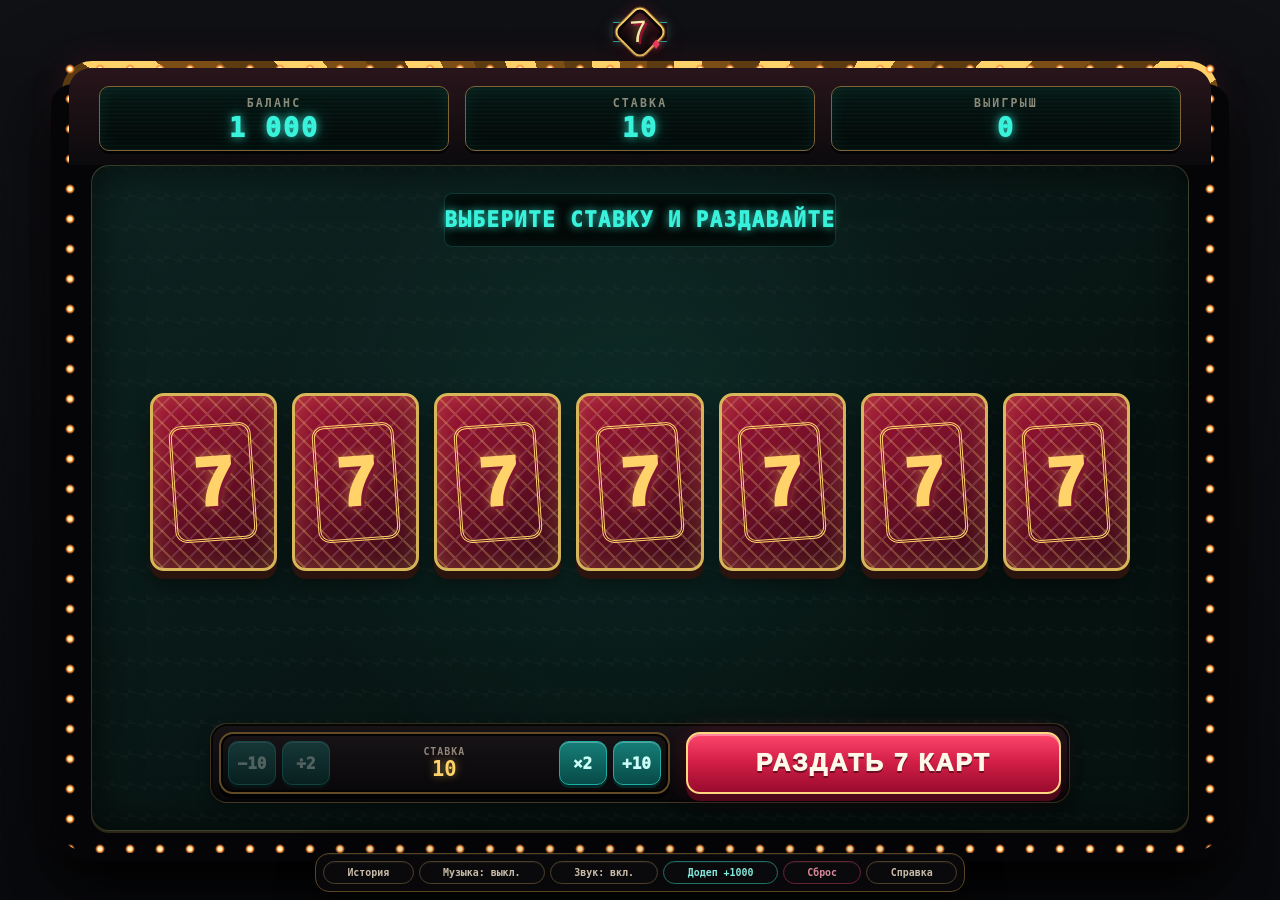
==== commit 0f2f2041: "Fix collapsed card grid on desktop" ====
--- a/electropoker/index.html
+++ b/electropoker/index.html
@@ -760,17 +760,37 @@
     }
     .message.win { color: var(--gold); text-shadow: 0 0 10px #ff8c36, 0 0 26px rgba(255,211,106,.7); }
     .message.lose { color: #aa928e; text-shadow: 0 0 8px rgba(255,54,95,.22); animation: loseGlitch .18s steps(2,end) 3; }
+    .message.made-hint { color: #7dffe9; text-shadow: 0 0 8px rgba(57,242,220,.75), 0 0 18px rgba(255,211,106,.25); }
     @keyframes loseGlitch {
       0% { transform: translateX(-2px); opacity: .65; }
       50% { transform: translateX(3px); color: #ff657f; }
       100% { transform: none; opacity: 1; }
     }
 
-    .cards { max-width: 980px; gap: clamp(7px, 1.3vw, 15px); margin-block: 16px 28px; }
+    .cards { width: min(100%, 980px); max-width: 980px; justify-self: center; gap: clamp(7px, 1.3vw, 15px); margin-block: 16px 28px; }
     .card-slot { border-radius: clamp(8px, 1.4vw, 14px); }
     .card-slot.active:hover { transform: translateY(-8px) rotate(.7deg); filter: brightness(1.08); }
     .card-slot.selected { transform: translateY(-12px) rotate(-1.5deg); filter: drop-shadow(0 0 13px rgba(255,54,95,.88)); }
     .card-slot.selected .card-face { animation: selectedPulse .72s ease-in-out infinite alternate; }
+    .card-slot.made-combo:not(.selected) .card-face { animation: madeComboPulse 1.05s ease-in-out infinite alternate; }
+    .card-slot.made-combo:not(.selected)::before {
+      content: "✓";
+      position: absolute;
+      z-index: 9;
+      top: -7px;
+      right: -6px;
+      width: 22px;
+      height: 22px;
+      display: grid;
+      place-items: center;
+      border: 1px solid #dffff8;
+      border-radius: 50%;
+      color: #062b27;
+      background: #65f6dd;
+      box-shadow: 0 0 13px rgba(57,242,220,.8);
+      font-size: .75rem;
+      font-weight: 1000;
+    }
     .card-slot.selected::after {
       bottom: -9px;
       border: 1px solid #ffbdc9;
@@ -824,6 +844,10 @@
     }
     @keyframes selectedPulse {
       to { border-color: #ff6f8c; box-shadow: 0 8px 0 #4d351a, 0 0 22px rgba(255,54,95,.74); }
+    }
+    @keyframes madeComboPulse {
+      from { border-color: #75e8d6; box-shadow: 0 8px 0 #4d351a, 0 0 10px rgba(57,242,220,.45); }
+      to { transform: translateY(-3px); border-color: #fff0a0; box-shadow: 0 6px 0 #4d351a, 0 0 13px #63f7df, 0 0 27px rgba(255,211,106,.58); }
     }
     @keyframes winnerSpark {
       from { opacity: .2; transform: rotate(-18deg) scale(.6); }
@@ -984,6 +1008,14 @@
     @keyframes buttonShine { 0%, 55% { transform: translateX(-50%); } 85%, 100% { transform: translateX(50%); } }
     .main-button:hover { filter: saturate(1.2) brightness(1.08); }
     .main-button:active { box-shadow: 0 2px 0 #4e0819, 0 4px 8px rgba(0,0,0,.4); }
+    .main-button.shuffle-mode {
+      border-color: #95fff4;
+      color: #edfffc;
+      background: linear-gradient(180deg, #29d9ca 0%, #079f98 48%, #056c6c 100%);
+      box-shadow: 0 7px 0 #023e40, 0 10px 18px rgba(0,0,0,.45), inset 0 2px 0 rgba(255,255,255,.4), 0 0 25px rgba(57,242,220,.3);
+      text-shadow: 0 2px 0 #025253;
+    }
+    .main-button.shuffle-mode:active { box-shadow: 0 2px 0 #023e40, 0 4px 8px rgba(0,0,0,.4); }
 
     .paytable { position: relative; z-index: 3; padding-top: 18px; }
     .paytable::before {
@@ -1509,6 +1541,7 @@
         deck: [],
         hand: [],
         selected: Array(7).fill(false),
+        handHint: null,
         lastWin: 0,
         resultKey: null,
         winningIndices: [],
@@ -1599,6 +1632,89 @@
         return best;
       }
 
+      function analyzeHandHints(hand) {
+        const rankGroups = new Map();
+        hand.forEach((card, index) => {
+          if (!rankGroups.has(card.value)) rankGroups.set(card.value, []);
+          rankGroups.get(card.value).push(index);
+        });
+        const evaluated = evaluateSeven(hand);
+        let made = null;
+
+        if (evaluated) {
+          const key = evaluated.payout.key;
+          let indices = evaluated.indices;
+          if (key === 'four') indices = [...rankGroups.values()].find(group => group.length === 4);
+          if (key === 'three') indices = [...rankGroups.values()].find(group => group.length === 3);
+          if (key === 'two-pair') {
+            indices = [...rankGroups.entries()]
+              .filter(([, group]) => group.length >= 2)
+              .sort((a, b) => b[0] - a[0])
+              .slice(0, 2)
+              .flatMap(([, group]) => group.slice(0, 2));
+          }
+          if (key === 'jacks') {
+            indices = [...rankGroups.entries()]
+              .filter(([value, group]) => value >= 11 && group.length >= 2)
+              .sort((a, b) => b[0] - a[0])[0][1].slice(0, 2);
+          }
+          made = { name: key === 'jacks' ? 'Пара' : evaluated.payout.name, indices };
+        } else {
+          const pair = [...rankGroups.entries()]
+            .filter(([, group]) => group.length >= 2)
+            .sort((a, b) => b[0] - a[0])[0];
+          if (pair) made = { name: 'Пара', indices: pair[1].slice(0, 2) };
+        }
+
+        let keep = made ? [...made.indices] : [];
+        let plan = made ? `Собрано: ${made.name}` : '';
+
+        if (!made) {
+          const suits = new Map();
+          hand.forEach((card, index) => {
+            if (!suits.has(card.key)) suits.set(card.key, []);
+            suits.get(card.key).push(index);
+          });
+          const flushDraw = [...suits.values()].sort((a, b) => b.length - a.length)[0];
+
+          const windows = [[14, 2, 3, 4, 5]];
+          for (let start = 2; start <= 10; start++) windows.push([start, start + 1, start + 2, start + 3, start + 4]);
+          let straightKeep = [];
+          windows.forEach(windowValues => {
+            const candidate = [];
+            windowValues.forEach(value => {
+              const group = rankGroups.get(value);
+              if (group) candidate.push(group[0]);
+            });
+            if (candidate.length > straightKeep.length) straightKeep = candidate;
+          });
+
+          if (flushDraw.length >= 3 && flushDraw.length > straightKeep.length) {
+            keep = flushDraw;
+            plan = `Шанс на флеш: ${keep.length} из 5`;
+          } else if (straightKeep.length >= 3) {
+            keep = straightKeep;
+            plan = `Шанс на стрит: ${keep.length} из 5`;
+          } else {
+            keep = hand
+              .map((card, index) => ({ card, index }))
+              .filter(item => item.card.value >= 11)
+              .sort((a, b) => b.card.value - a.card.value)
+              .slice(0, 2)
+              .map(item => item.index);
+            if (!keep.length) keep = [hand.reduce((best, card, index) => card.value > hand[best].value ? index : best, 0)];
+            plan = 'Попробуй собрать пару';
+          }
+        }
+
+        const keepSet = new Set(keep);
+        return {
+          madeIndices: made?.indices || [],
+          suggestedIndices: hand.map((_, index) => index).filter(index => !keepSet.has(index)),
+          label: plan
+        };
+      }
+
       function buildPaytable() {
         if (!els.paytable) return;
         els.paytable.innerHTML = PAYOUTS.map(item => `
@@ -1615,6 +1731,7 @@
           button.type = 'button';
           button.className = 'card-slot';
           if (card && state.phase === 'holding' && !state.busy) button.classList.add('active');
+          if (card && state.phase === 'holding' && state.handHint?.madeIndices.includes(index) && !state.selected[index]) button.classList.add('made-combo');
           if (state.selected[index]) button.classList.add('selected');
           if (animate && (!animatedIndices || animatedIndices.includes(index))) {
             button.classList.add(animatedIndices ? 'redrawing' : 'dealing');
@@ -1653,7 +1770,13 @@
         els.betUp.disabled = state.phase === 'holding' || state.busy;
         els.betDouble.disabled = state.phase === 'holding' || state.busy;
         els.mainButton.disabled = state.busy;
-        els.mainButton.textContent = state.phase === 'holding' ? 'Перетусовать' : 'Раздать 7 карт';
+        const selectedCount = state.selected.filter(Boolean).length;
+        const shuffleMode = state.phase === 'holding';
+        els.mainButton.classList.toggle('shuffle-mode', shuffleMode);
+        els.mainButton.classList.toggle('deal-mode', !shuffleMode);
+        els.mainButton.textContent = shuffleMode
+          ? `Перетусовать${selectedCount ? ` · ${selectedCount}` : ''}`
+          : 'Раздать 7 карт';
         document.querySelectorAll('.pay-row').forEach(row => row.classList.toggle('current', row.dataset.payKey === state.resultKey));
       }
 
@@ -1711,7 +1834,8 @@
         state.winningIndices = [];
         state.deck = shuffle(makeDeck());
         state.hand = Array.from({ length: 7 }, draw);
-        setMessage('Отметьте карты для замены');
+        state.handHint = analyzeHandHints(state.hand);
+        setMessage(state.handHint.label, state.handHint.madeIndices.length ? 'made-hint' : '');
         renderCards(true);
         render();
         playTone('deal');
@@ -1724,6 +1848,7 @@
 
       async function finishHand() {
         state.busy = true;
+        state.handHint = null;
         render();
         const replaced = [];
         state.hand = state.hand.map((card, index) => {
@@ -1772,6 +1897,12 @@
         if (navigator.vibrate) navigator.vibrate(18);
         playTone('click');
         renderCards(false);
+        const selectedCount = state.selected.filter(Boolean).length;
+        setMessage(
+          selectedCount ? `Для замены выбрано: ${selectedCount}` : state.handHint.label,
+          selectedCount ? '' : state.handHint.madeIndices.length ? 'made-hint' : ''
+        );
+        render();
       }
 
       function adjustBet(action) {
@@ -1797,87 +1928,101 @@
         return audioContext;
       }
 
+      function jazzVoice(context, frequency, options = {}) {
+        const now = context.currentTime;
+        const osc = context.createOscillator();
+        const gain = context.createGain();
+        const filter = context.createBiquadFilter();
+        const attack = options.attack ?? .025;
+        const duration = options.duration ?? .42;
+        osc.type = options.type || 'triangle';
+        osc.frequency.value = frequency;
+        filter.type = 'lowpass';
+        filter.frequency.value = options.filter ?? 1100;
+        gain.gain.setValueAtTime(.0001, now);
+        gain.gain.exponentialRampToValueAtTime(options.volume ?? .006, now + attack);
+        gain.gain.exponentialRampToValueAtTime(.0001, now + duration);
+        osc.connect(filter).connect(gain).connect(context.destination);
+        osc.start(now);
+        osc.stop(now + duration + .03);
+      }
+
       function playMusicNote() {
-        if (!state.music) return;
+        if (!state.music) {
+          musicTimer = null;
+          return;
+        }
         try {
           const context = getAudioContext();
-          const phrase = [
-            220, null, 277.18, null, 329.63, null, 277.18, null,
-            196, null, 246.94, null, 293.66, null, 246.94, null,
-            174.61, null, 220, null, 261.63, null, 220, null,
-            196, null, 246.94, null, 293.66, null, 329.63, null
+          const chords = [
+            [261.63, 329.63, 392, 440],
+            [220, 277.18, 329.63, 392],
+            [293.66, 349.23, 440, 523.25],
+            [196, 246.94, 293.66, 349.23],
+            [329.63, 392, 493.88, 587.33],
+            [220, 277.18, 329.63, 392],
+            [293.66, 349.23, 440, 523.25],
+            [196, 246.94, 293.66, 349.23]
           ];
-          const roots = [55, 49, 43.65, 49];
-          const now = context.currentTime;
-          const note = phrase[musicStep % phrase.length];
-
-          if (note) {
-            const lead = context.createOscillator();
-            const leadFilter = context.createBiquadFilter();
-            const leadGain = context.createGain();
-            lead.type = 'triangle';
-            lead.frequency.value = note;
-            leadFilter.type = 'lowpass';
-            leadFilter.frequency.value = 780;
-            leadGain.gain.setValueAtTime(.0001, now);
-            leadGain.gain.exponentialRampToValueAtTime(.008, now + .06);
-            leadGain.gain.exponentialRampToValueAtTime(.0001, now + .48);
-            lead.connect(leadFilter).connect(leadGain).connect(context.destination);
-            lead.start(now);
-            lead.stop(now + .5);
-          }
-
-          if (musicStep % 8 === 0) {
-            const root = roots[Math.floor(musicStep / 8) % roots.length];
-            const bass = context.createOscillator();
-            const bassGain = context.createGain();
-            bass.type = 'sine';
-            bass.frequency.value = root;
-            bassGain.gain.setValueAtTime(.0001, now);
-            bassGain.gain.exponentialRampToValueAtTime(.014, now + .18);
-            bassGain.gain.exponentialRampToValueAtTime(.0001, now + 2.2);
-            bass.connect(bassGain).connect(context.destination);
-            bass.start(now);
-            bass.stop(now + 2.25);
-
-            [root * 4, root * 5, root * 6].forEach((frequency, index) => {
-              const pad = context.createOscillator();
-              const padGain = context.createGain();
-              pad.type = 'sine';
-              pad.frequency.value = frequency;
-              padGain.gain.setValueAtTime(.0001, now);
-              padGain.gain.exponentialRampToValueAtTime(.0028, now + .45 + index * .06);
-              padGain.gain.exponentialRampToValueAtTime(.0001, now + 2.35);
-              pad.connect(padGain).connect(context.destination);
-              pad.start(now);
-              pad.stop(now + 2.4);
+          const bassLine = [
+            65.41, 82.41, 98, 110,
+            55, 69.3, 82.41, 98,
+            73.42, 87.31, 110, 123.47,
+            49, 61.74, 73.42, 87.31
+          ];
+          const melody = [
+            null, null, 659.25, null, 587.33, null, 523.25, null,
+            null, 493.88, null, null, 440, null, 493.88, null,
+            null, null, 523.25, null, 587.33, 523.25, null, null,
+            493.88, null, 440, null, null, 392, null, null
+          ];
+          const step = musicStep % 32;
+
+          if (step % 4 === 0) {
+            const chord = chords[Math.floor(step / 4)];
+            chord.forEach((frequency, index) => {
+              jazzVoice(context, frequency, {
+                type: index % 2 ? 'sine' : 'triangle',
+                volume: .0028,
+                attack: .018 + index * .008,
+                duration: .62,
+                filter: 1250
+              });
             });
           }
 
-          if (musicStep % 16 === 14 && note) {
-            const bell = context.createOscillator();
-            const bellGain = context.createGain();
-            bell.type = 'sine';
-            bell.frequency.value = note * 2;
-            bellGain.gain.setValueAtTime(.0001, now);
-            bellGain.gain.exponentialRampToValueAtTime(.0035, now + .02);
-            bellGain.gain.exponentialRampToValueAtTime(.0001, now + .65);
-            bell.connect(bellGain).connect(context.destination);
-            bell.start(now);
-            bell.stop(now + .68);
+          if (step % 2 === 0) {
+            jazzVoice(context, bassLine[Math.floor(step / 2)], {
+              type: 'triangle',
+              volume: .011,
+              attack: .018,
+              duration: .5,
+              filter: 420
+            });
+          }
+
+          if (melody[step]) {
+            jazzVoice(context, melody[step], {
+              type: 'triangle',
+              volume: .0042,
+              attack: .045,
+              duration: .38,
+              filter: 1550
+            });
           }
           musicStep++;
         } catch { /* Music is optional. */ }
+        const swingDelay = musicStep % 2 ? 370 : 230;
+        musicTimer = setTimeout(playMusicNote, swingDelay);
       }
 
       function startMusic() {
         if (!state.music || musicTimer) return;
         playMusicNote();
-        musicTimer = setInterval(playMusicNote, 320);
       }
 
       function stopMusic() {
-        clearInterval(musicTimer);
+        clearTimeout(musicTimer);
         musicTimer = null;
       }
 
@@ -1966,6 +2111,7 @@
         state.phase = 'ready';
         state.hand = [];
         state.selected.fill(false);
+        state.handHint = null;
         state.winningIndices = [];
         state.lastWin = 0;
         state.resultKey = null;
